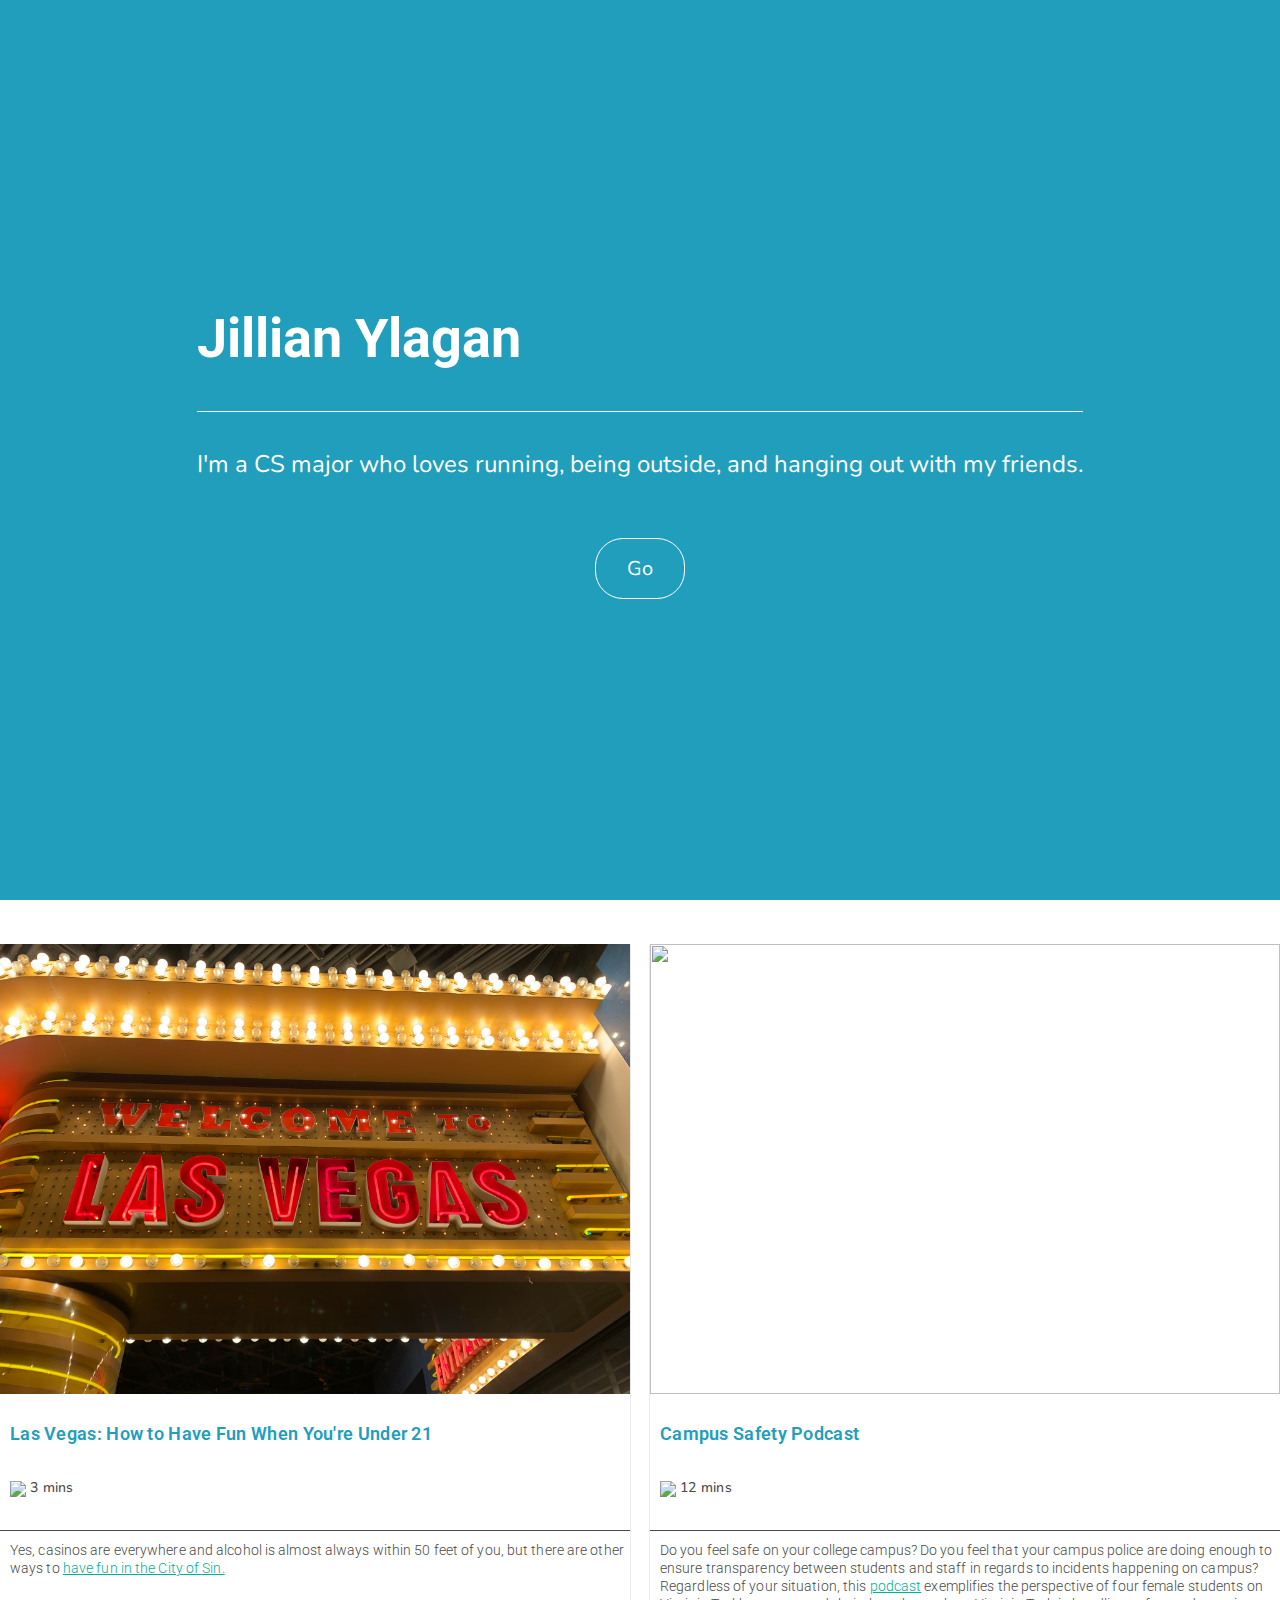
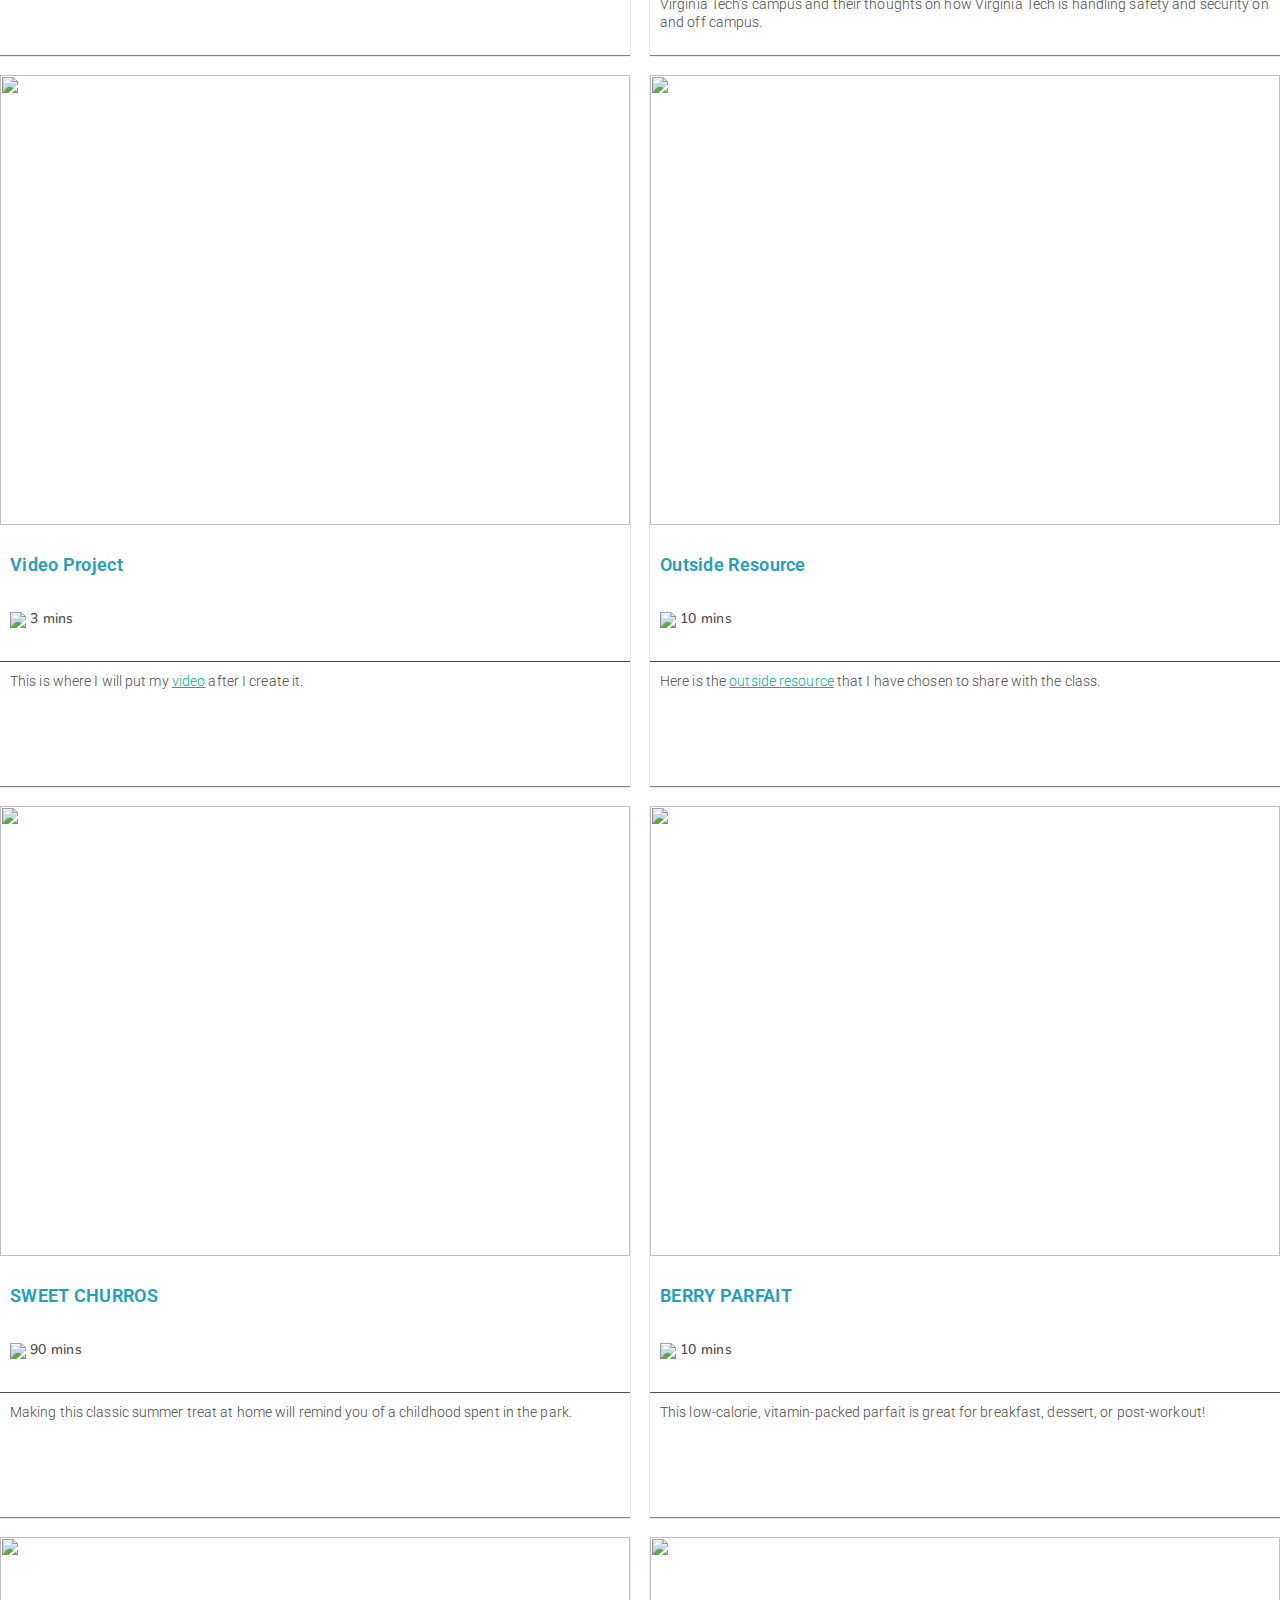
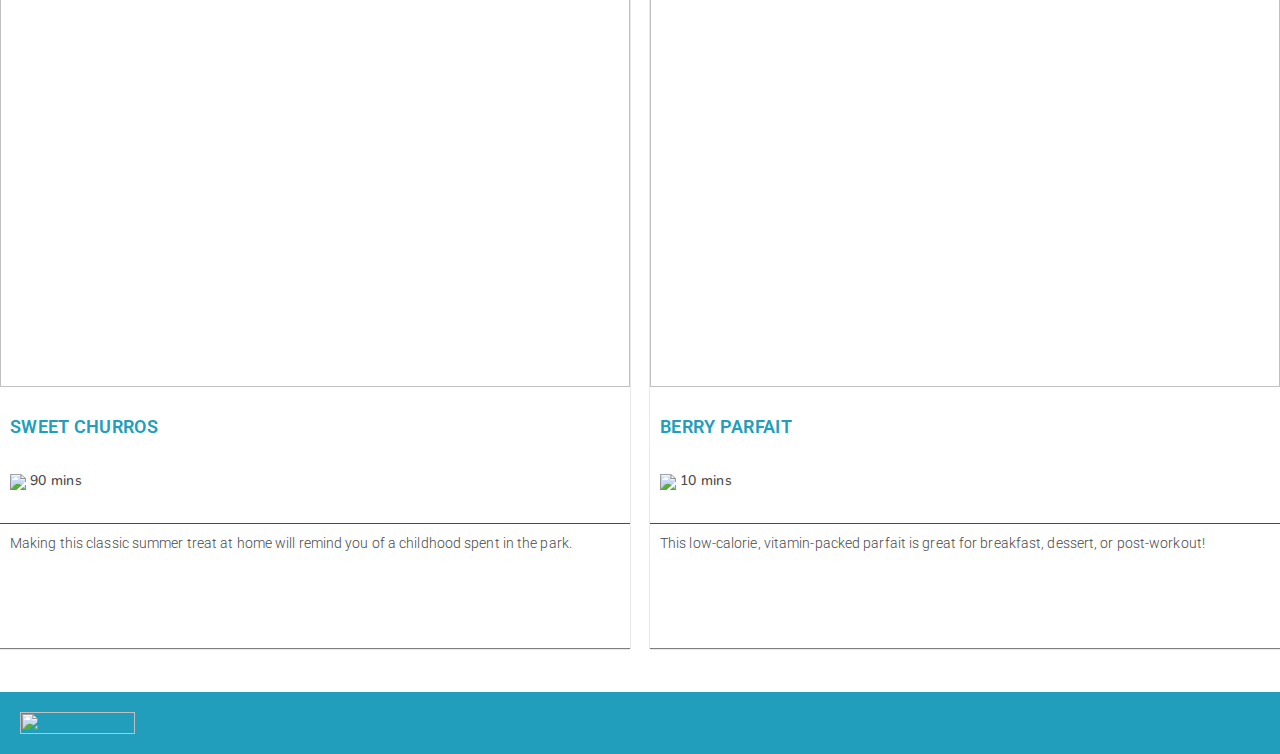
==== index.html @ 64f9c4e4 "Added image to website" ====
<!DOCTYPE html>
<html>

  <head>
    <meta charset="utf-8">
    <!-- Added viewport settings to make it work on a mobile phone.-->
    <meta name="viewport" content="width=device-width, initial-scale=1.0, maximum-scale=1.0, user-scalable=no">
    <title>Jillian Ylagan</title>
    <link rel="stylesheet" type="text/css" href="reset.css" />
    <link rel="stylesheet" type="text/css" href="css/style.css" />
    <!-- <link href="https://fonts.googleapis.com/css?family=Poppins:400,600" rel="stylesheet">
    <link href="https://fonts.googleapis.com/css?family=Work+Sans" rel="stylesheet"> -->
    <link rel="preconnect" href="https://fonts.googleapis.com">
    <link rel="preconnect" href="https://fonts.gstatic.com" crossorigin>
    <link href="https://fonts.googleapis.com/css2?family=Nunito&family=Roboto&display=swap" rel="stylesheet">
  </head>

  <body>

    <div class="container">

      <header>
        <div class="wrapper">
          <h1>Jillian Ylagan</h1>
            <p class="bio"> I'm a CS major who loves running, being outside, and hanging out with my friends.
            </p>
          <div class="buttonBox">
            <a class="myButton" href="#projects">Go</a>
          </div>
        </div>
      </header>

      <main id = "projects">
        <div class="recipe a">
          <img src="images/LV-Gold-Sign.jpg" alt="Las Vegas Gold Sign"/>
          <h2>Las Vegas: How to Have Fun When You're Under 21</h2>
          <img src="https://content.codecademy.com/courses/learn-css-grid/lesson-ii/time.svg" class="time" />
          <p class="mins">3 mins</p>
          <p class="description">Yes, casinos are everywhere and alcohol is almost always within 50 feet of you, but there are other ways to
          <a href="https://medium.com/@jylagan/las-vegas-how-to-have-fun-when-youre-under-21-eb108ac17f3d" target="_blank">
            have fun in the City of Sin.
          </a>
          </p>            
        </div>
        <div class="recipe b">
          <img src="https://content.codecademy.com/courses/learn-css-grid/lesson-ii/image-2.png" />
          <h2>Campus Safety Podcast</h2>
          <img src="https://content.codecademy.com/courses/learn-css-grid/lesson-ii/time.svg" class="time" />
          <p class="mins">12 mins</p>
          <p class="description">
            Do you feel safe on your college campus? Do you feel that your campus police are doing enough to ensure transparency between students and staff in regards 
            to incidents happening on campus? Regardless of your situation, this  
            <a href="https://soundcloud.com/jillian-780104334/campus-safety-podcast?si=2b4377b5e6044639965809255faf9802&utm_source=clipboard&utm_medium=text&utm_campaign=social_sharing" target="_blank">
              podcast</a>
            exemplifies the perspective of four female students on Virginia Tech’s campus 
            and their thoughts on how Virginia Tech is handling safety and security on and off campus.
            
          </p>
        </div>
        <div class="recipe c">
          <img src="https://content.codecademy.com/courses/learn-css-grid/lesson-ii/image-5.png" />
          <h2>Video Project</h2>
          <img src="https://content.codecademy.com/courses/learn-css-grid/lesson-ii/time.svg" class="time" />
          <p class="mins">3 mins</p>
          <p class="description">
            This is where I will put my <a href="#" target="_blank">video</a> after I create it. </p>
        </div>
        <div class="recipe d">
          <img src="https://content.codecademy.com/courses/learn-css-grid/lesson-ii/image-4.png" />
          <h2>Outside Resource</h2>
          <img src="https://content.codecademy.com/courses/learn-css-grid/lesson-ii/time.svg" class="time" />
          <p class="mins">10 mins</p>
          <p class="description">
            Here is the <a href="#" target="_blank">outside resource</a> that I have chosen to share with the class. 
          </p>
        </div>
        <div class="recipe e">
          <img src="https://content.codecademy.com/courses/learn-css-grid/lesson-ii/image-3.png" />
          <h2>SWEET CHURROS</h2>
          <img src="https://content.codecademy.com/courses/learn-css-grid/lesson-ii/time.svg" class="time" />
          <p class="mins">90 mins</p>
          <p class="description">
            Making this classic summer treat at home will remind you of a childhood spent in the park.</p>
        </div>
        <div class="recipe f">
          <img src="https://content.codecademy.com/courses/learn-css-grid/lesson-ii/image-6.png" />
          <h2>BERRY PARFAIT</h2>
          <img src="https://content.codecademy.com/courses/learn-css-grid/lesson-ii/time.svg" class="time" />
          <p class="mins">10 mins</p>
          <p class="description">
            This low-calorie, vitamin-packed parfait is great for breakfast, dessert, or post-workout!</p>
        </div>
        <div class="recipe e">
          <img src="https://content.codecademy.com/courses/learn-css-grid/lesson-ii/image-3.png" />
          <h2>SWEET CHURROS</h2>
          <img src="https://content.codecademy.com/courses/learn-css-grid/lesson-ii/time.svg" class="time" />
          <p class="mins">90 mins</p>
          <p class="description">
            Making this classic summer treat at home will remind you of a childhood spent in the park.</p>
        </div>
        <div class="recipe f">
          <img src="https://content.codecademy.com/courses/learn-css-grid/lesson-ii/image-6.png" />
          <h2>BERRY PARFAIT</h2>
          <img src="https://content.codecademy.com/courses/learn-css-grid/lesson-ii/time.svg" class="time" />
          <p class="mins">10 mins</p>
          <p class="description">
            This low-calorie, vitamin-packed parfait is great for breakfast, dessert, or post-workout!</p>
        </div>
      </main>

      <footer>
        <img src="https://content.codecademy.com/courses/learn-css-grid/lesson-ii/savory.svg" class="logo">
      </footer>

    </div>
  </body>

</html>
---- css/style.css ----
/* Set the scroll behavior to smooth so that when you click the in the header, the screen scrolls down rather than jumps */
html {
  scroll-behavior: smooth;
}

/* Set the margin to 0 to make sure the page stretches all the way to the edge of the browser window. */
body {
  margin: 0;
}

/* Removed min-width because some phones are narrower than 500px */
header, footer {
  background-color: #219ebc;
  text-align: left;
  /* min-width: 500px; */
}

header {
  font-family: Nunito;
  color: #fff;
  min-height: 100vh; /* occupies 100% of the viweport height */
  display: flex; /* helps display the content */
}

main {
  display: grid;
  grid-template-columns: repeat(auto-fill, minmax(40%, 1fr) ) ;
  grid-gap: 20px;
  margin-top: 44px;

  justify-items: center;
  justify-content: center;
  align-items: stretch;
  align-content: center;
}

main {
  display: grid;
  grid-template-columns: 1fr 1fr;
  grid-template-rows: repeat(3, 1fr);
  grid-gap: 20px;
  margin-top: 44px;
  grid-auto-rows: 1fr;
  justify-items: center;
  justify-content: center;
  align-items: stretch;
  align-content: center;
}

h1 {
  font-family: Roboto;
  font-size: calc(1em + 3vw);
  padding-bottom: .67em;
  border-bottom: 1px solid;
  line-height: 1.3;
}

h2 {
  font-family: Roboto;
  font-size: 18px;
  font-weight: 600;
  letter-spacing: 0.3px;
  text-align: left;
  color: #219ebc;
  padding: 10px 0px 10px 10px;
}

img {
  width: 100%;
  height: 50vh;
  object-fit: cover;
}

.wrapper {
  max-width: 1150px;
  margin: auto;
  padding: 50px;
  display: block;
}

.bio {
color: #ffffff;
font-size: 24px;
font-family: 'Nunito';
}

.buttonBox {
  display: flex;
  justify-content: center;
  align-content: center;
}

.myButton {
  border-radius: 28px;
  border: 1px solid #ffffff;
  cursor: pointer;
  color: #ffffff;
  font-size: 20px;
  padding: 16px 31px;
  text-decoration: none;
  margin: 1.69em auto;
}

.myButton:hover {
    background-color:#e69708;
}

.myButton:active {
    position:relative;
    top:1px;
}

.container {
  /*  min-width: 500px; */
    margin: auto;
  }

.recipe {
  box-shadow: 0 1px 1px 0 rgba(0, 0, 0, 0.5);
  width: 100%;
}

.a {

}

.c {

}

.time {
  padding-left: 10px;
  padding-top: 10px;
  width: 20px;
  height: auto;
}

.mins {
  display: inline-block;
  font-family: Nunito;
  font-size: 14px;
  font-weight: 500;
  letter-spacing: 0.3px;
  text-align: left;
  color: #4a4a4a;
  position: relative;
  bottom: 5px;
}

.description {
  font-family: Roboto;
  font-size: 14px;
  font-weight: 300;
  line-height: 1.29;
  letter-spacing: 0.1px;
  text-align: left;
  color: #4a4a4a;
  padding: 10px 0px 10px 10px;
  border-top: 1px solid #4a4a4a;
}

.logo {
  width: 115px;
  height: 21.1px;
  object-fit: contain;
  padding: 20px;
}

.container {
  min-width: 500px;
  margin: auto;
}

footer {
  margin-top: 44px;
}

a {
  color: #00b09b;
}


@media all and (max-width:700px) {
  main {
    grid-template-columns: 1fr;
  }
  img {
    height: 40vh;
  }
}
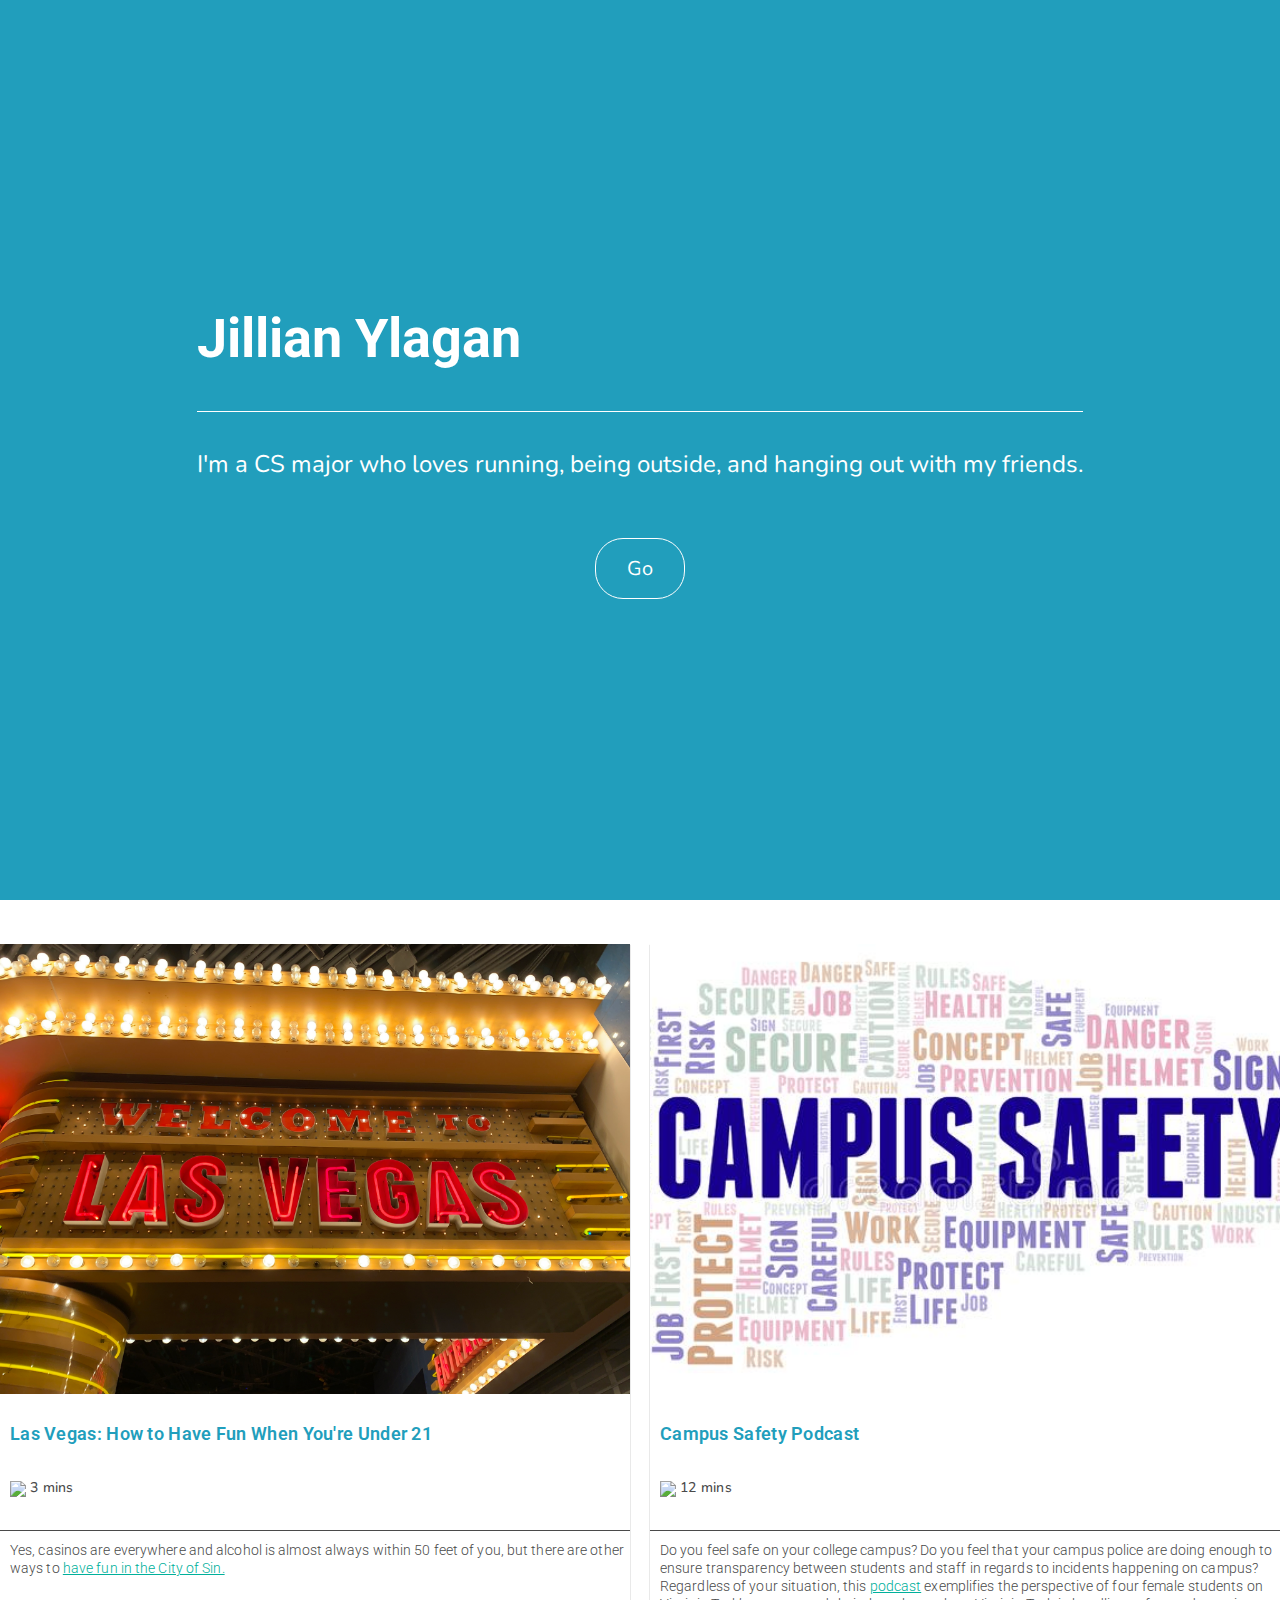
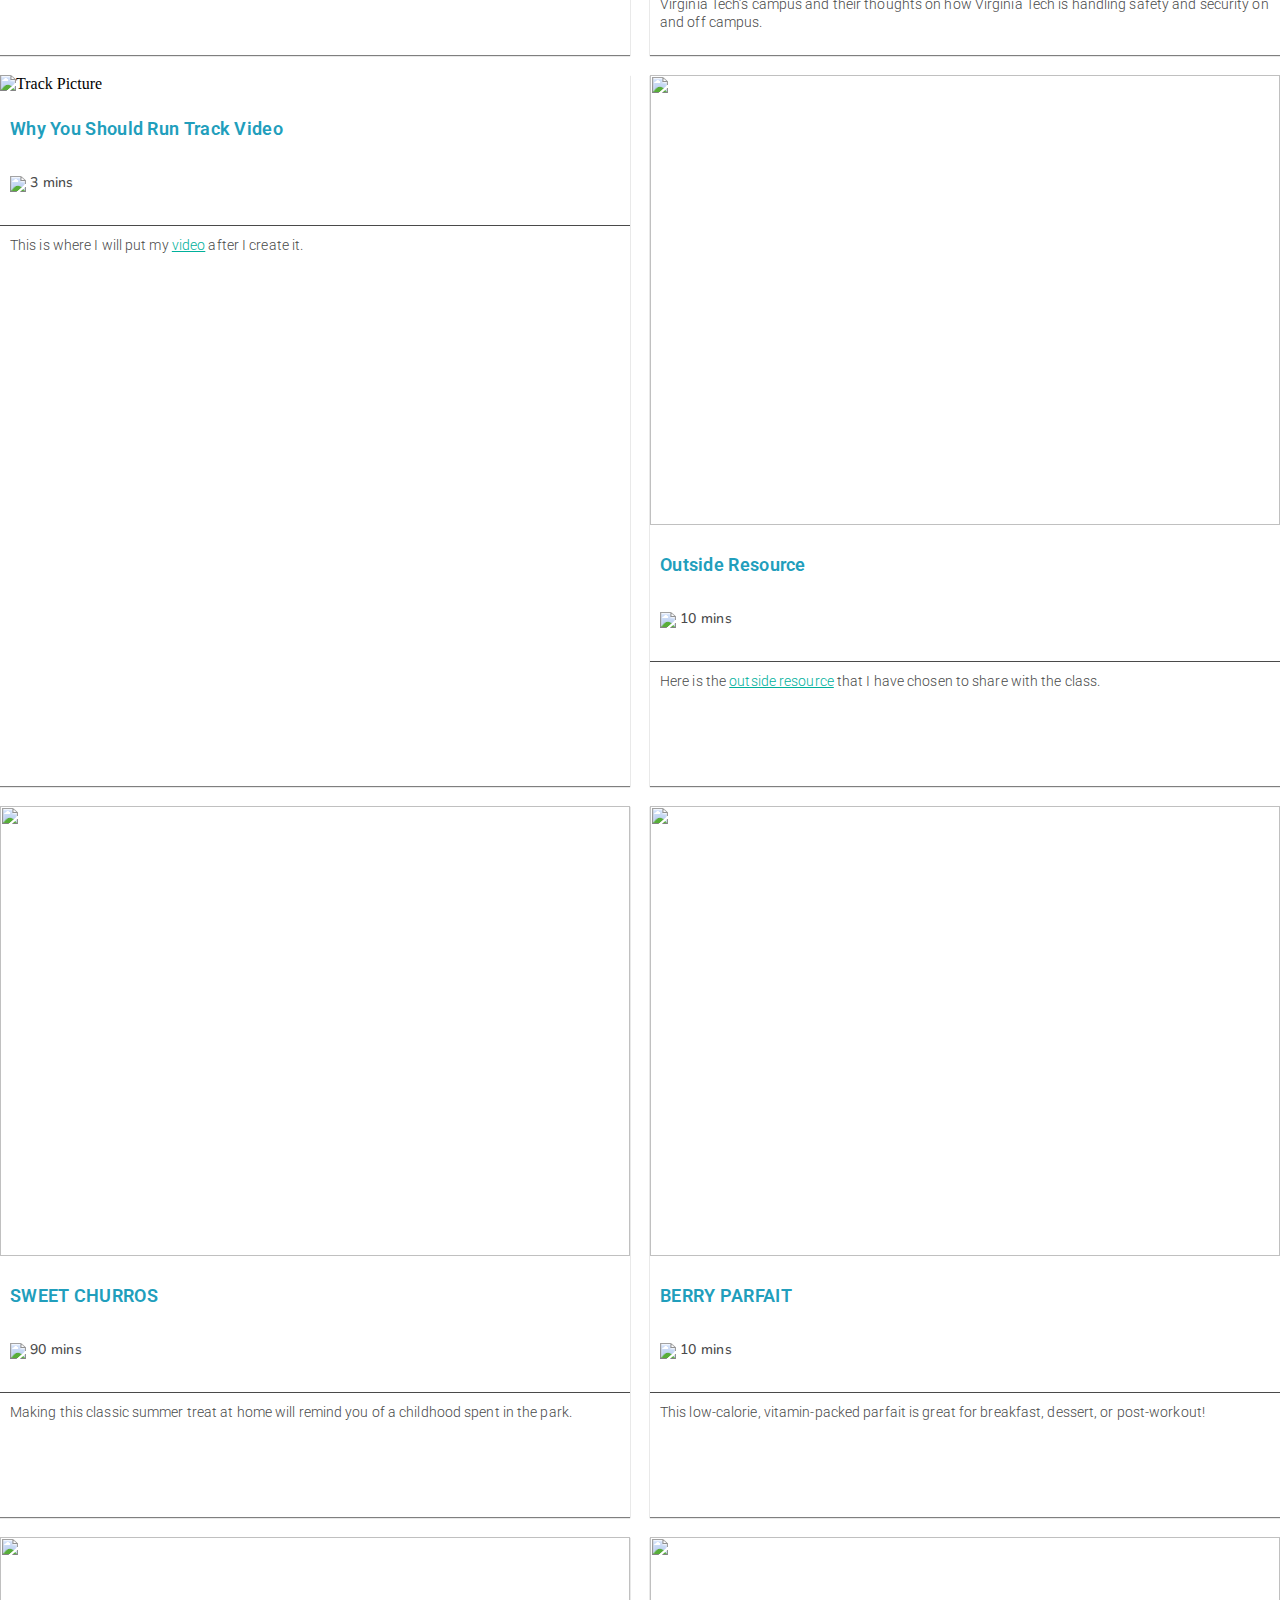
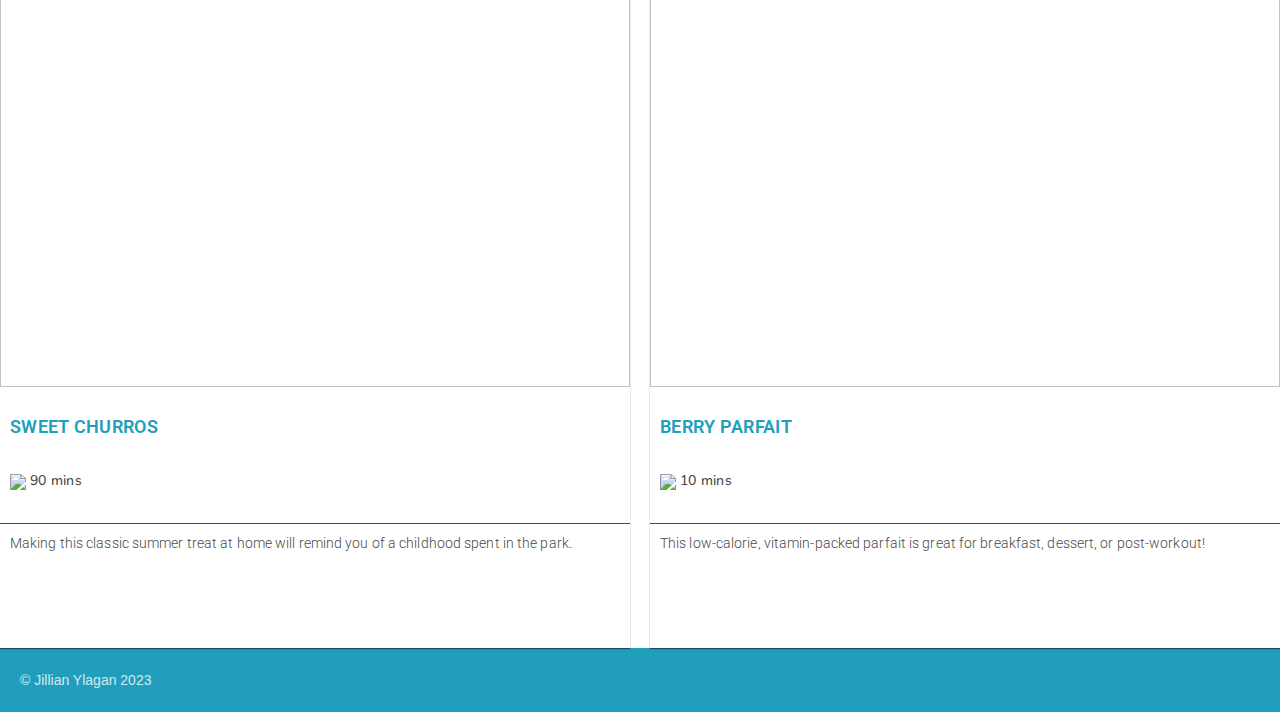
==== commit 25429e22: "Footer and Pictures" ====
--- a/index.html
+++ b/index.html
@@ -43,7 +43,7 @@
           </p>            
         </div>
         <div class="recipe b">
-          <img src="https://content.codecademy.com/courses/learn-css-grid/lesson-ii/image-2.png" />
+          <img src="images/Pic Campus Safety.jpg" alt="Campus Safety Picture" />
           <h2>Campus Safety Podcast</h2>
           <img src="https://content.codecademy.com/courses/learn-css-grid/lesson-ii/time.svg" class="time" />
           <p class="mins">12 mins</p>
@@ -58,8 +58,8 @@
           </p>
         </div>
         <div class="recipe c">
-          <img src="https://content.codecademy.com/courses/learn-css-grid/lesson-ii/image-5.png" />
-          <h2>Video Project</h2>
+          <img src="images/Track pic.jpg" alt = "Track Picture" />
+          <h2>Why You Should Run Track Video</h2>
           <img src="https://content.codecademy.com/courses/learn-css-grid/lesson-ii/time.svg" class="time" />
           <p class="mins">3 mins</p>
           <p class="description">
@@ -109,7 +109,9 @@
       </main>
 
       <footer>
-        <img src="https://content.codecademy.com/courses/learn-css-grid/lesson-ii/savory.svg" class="logo">
+        <div>
+          <p class="copyright">© Jillian Ylagan 2023</p>
+        </div>
       </footer>
 
     </div>
--- a/css/style.css
+++ b/css/style.css
@@ -171,8 +171,14 @@
   margin: auto;
 }
 
-footer {
-  margin-top: 44px;
+footer div{
+  height: 100%;
+  font-family: 'Raleway', sans-serif;
+  font-size: 14px;
+  display: flex;
+  align-content: center;
+  padding: 10px 20px;
+  color: rgba(255, 255, 255, 0.8);
 }
 
 a {
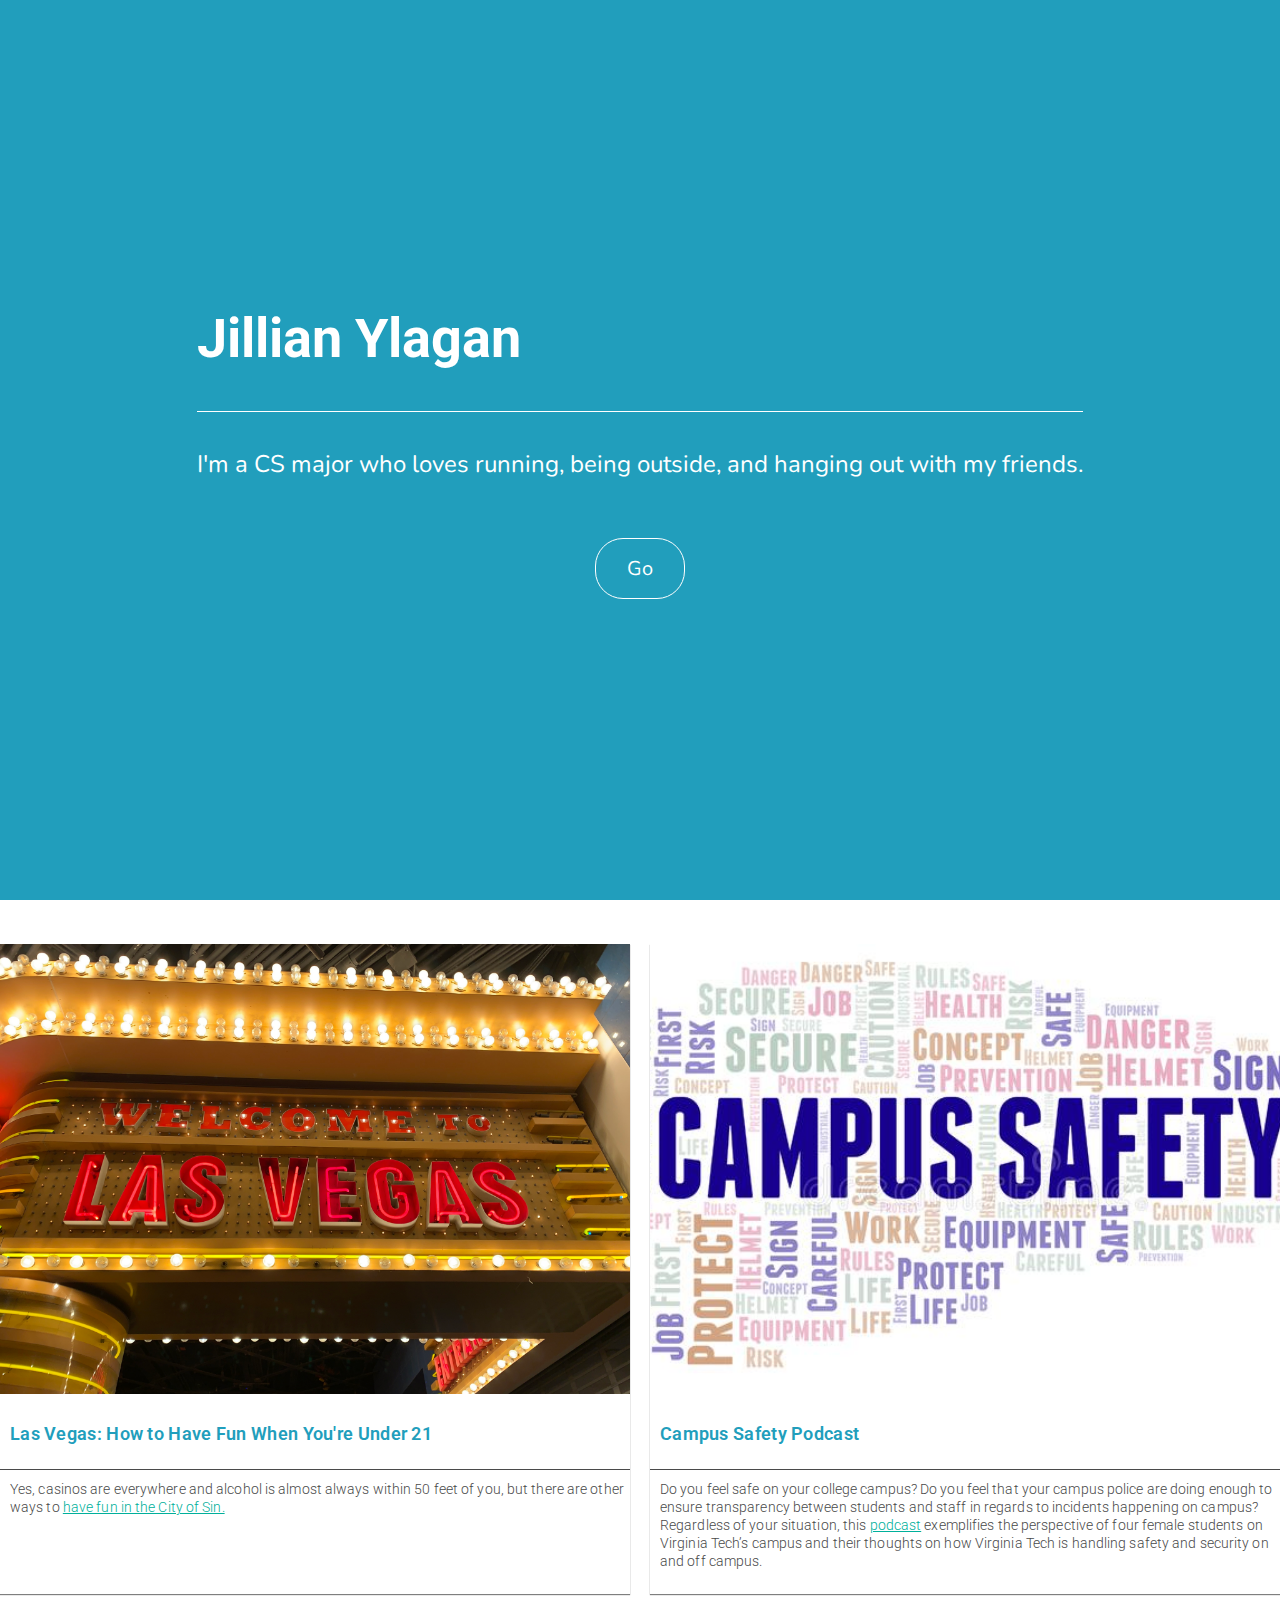
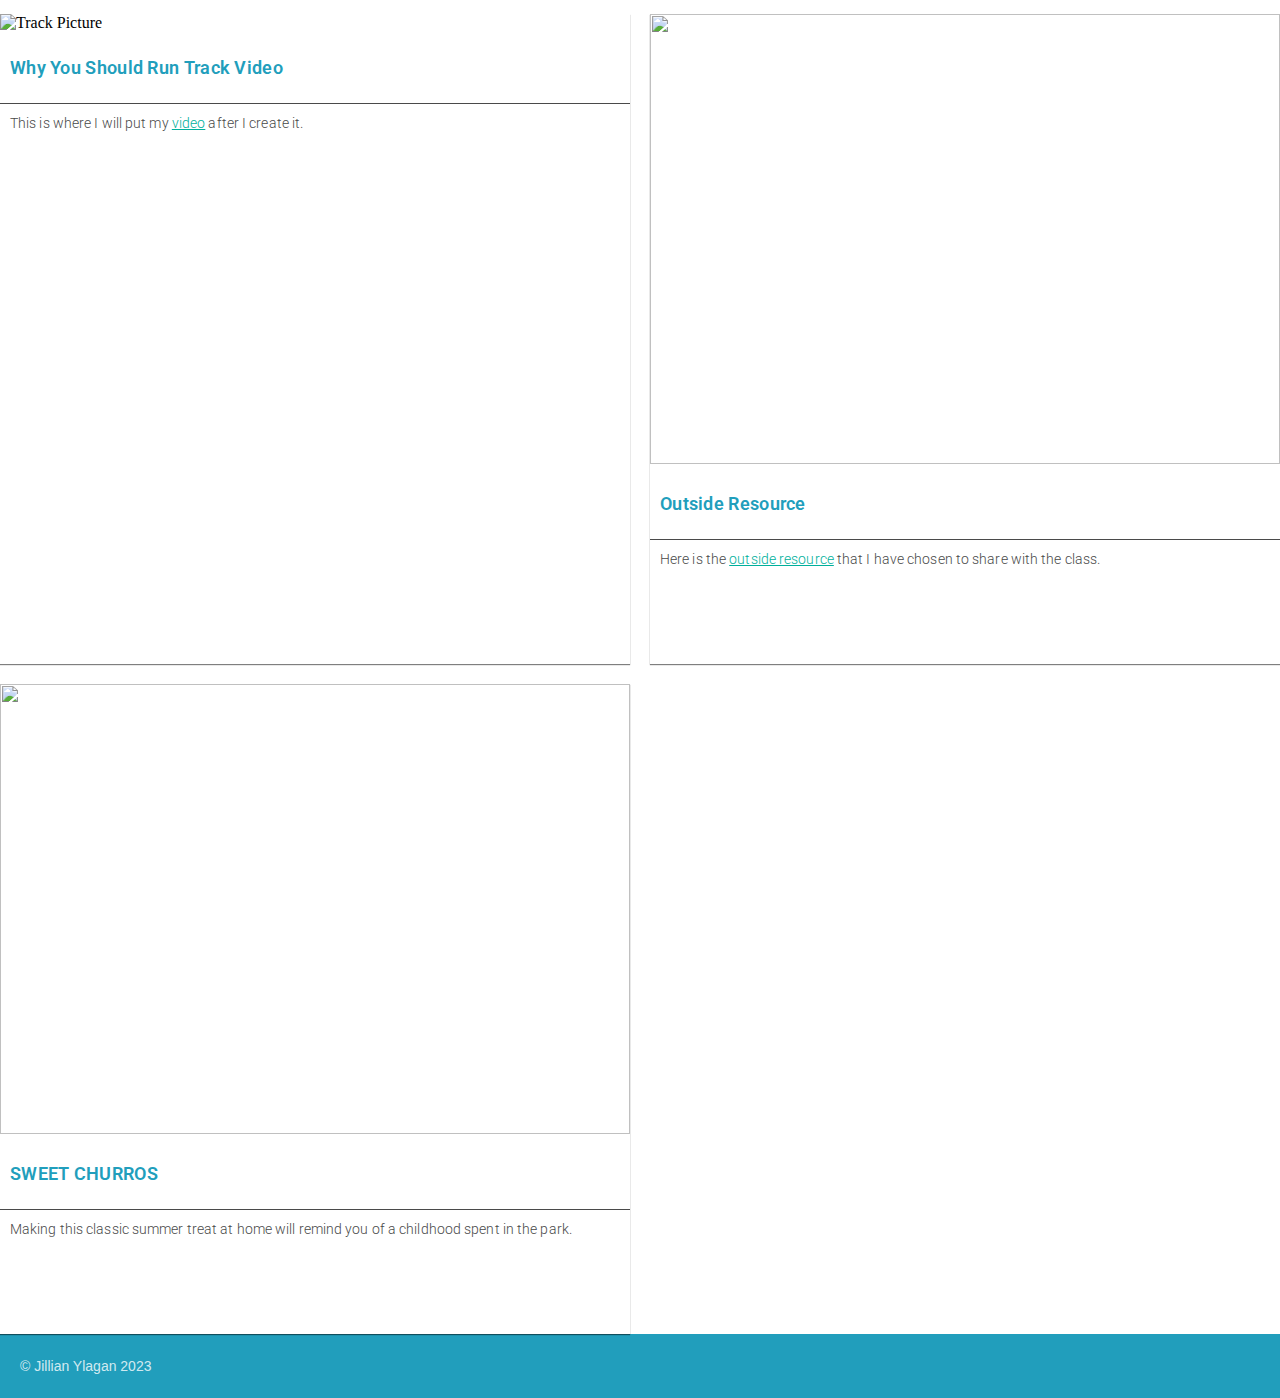
==== commit 3c6e375a: "Website Clean Up" ====
--- a/index.html
+++ b/index.html
@@ -31,22 +31,18 @@
       </header>
 
       <main id = "projects">
-        <div class="recipe a">
+        <div class="project">
           <img src="images/LV-Gold-Sign.jpg" alt="Las Vegas Gold Sign"/>
           <h2>Las Vegas: How to Have Fun When You're Under 21</h2>
-          <img src="https://content.codecademy.com/courses/learn-css-grid/lesson-ii/time.svg" class="time" />
-          <p class="mins">3 mins</p>
           <p class="description">Yes, casinos are everywhere and alcohol is almost always within 50 feet of you, but there are other ways to
           <a href="https://medium.com/@jylagan/las-vegas-how-to-have-fun-when-youre-under-21-eb108ac17f3d" target="_blank">
             have fun in the City of Sin.
           </a>
           </p>            
         </div>
-        <div class="recipe b">
+        <div class="project">
           <img src="images/Pic Campus Safety.jpg" alt="Campus Safety Picture" />
           <h2>Campus Safety Podcast</h2>
-          <img src="https://content.codecademy.com/courses/learn-css-grid/lesson-ii/time.svg" class="time" />
-          <p class="mins">12 mins</p>
           <p class="description">
             Do you feel safe on your college campus? Do you feel that your campus police are doing enough to ensure transparency between students and staff in regards 
             to incidents happening on campus? Regardless of your situation, this  
@@ -54,57 +50,26 @@
               podcast</a>
             exemplifies the perspective of four female students on Virginia Tech’s campus 
             and their thoughts on how Virginia Tech is handling safety and security on and off campus.
-            
           </p>
         </div>
-        <div class="recipe c">
+        <div class="project">
           <img src="images/Track pic.jpg" alt = "Track Picture" />
           <h2>Why You Should Run Track Video</h2>
-          <img src="https://content.codecademy.com/courses/learn-css-grid/lesson-ii/time.svg" class="time" />
-          <p class="mins">3 mins</p>
           <p class="description">
             This is where I will put my <a href="#" target="_blank">video</a> after I create it. </p>
         </div>
-        <div class="recipe d">
+        <div class="project">
           <img src="https://content.codecademy.com/courses/learn-css-grid/lesson-ii/image-4.png" />
           <h2>Outside Resource</h2>
-          <img src="https://content.codecademy.com/courses/learn-css-grid/lesson-ii/time.svg" class="time" />
-          <p class="mins">10 mins</p>
           <p class="description">
             Here is the <a href="#" target="_blank">outside resource</a> that I have chosen to share with the class. 
           </p>
         </div>
-        <div class="recipe e">
+        <div class="project">
           <img src="https://content.codecademy.com/courses/learn-css-grid/lesson-ii/image-3.png" />
           <h2>SWEET CHURROS</h2>
-          <img src="https://content.codecademy.com/courses/learn-css-grid/lesson-ii/time.svg" class="time" />
-          <p class="mins">90 mins</p>
           <p class="description">
             Making this classic summer treat at home will remind you of a childhood spent in the park.</p>
-        </div>
-        <div class="recipe f">
-          <img src="https://content.codecademy.com/courses/learn-css-grid/lesson-ii/image-6.png" />
-          <h2>BERRY PARFAIT</h2>
-          <img src="https://content.codecademy.com/courses/learn-css-grid/lesson-ii/time.svg" class="time" />
-          <p class="mins">10 mins</p>
-          <p class="description">
-            This low-calorie, vitamin-packed parfait is great for breakfast, dessert, or post-workout!</p>
-        </div>
-        <div class="recipe e">
-          <img src="https://content.codecademy.com/courses/learn-css-grid/lesson-ii/image-3.png" />
-          <h2>SWEET CHURROS</h2>
-          <img src="https://content.codecademy.com/courses/learn-css-grid/lesson-ii/time.svg" class="time" />
-          <p class="mins">90 mins</p>
-          <p class="description">
-            Making this classic summer treat at home will remind you of a childhood spent in the park.</p>
-        </div>
-        <div class="recipe f">
-          <img src="https://content.codecademy.com/courses/learn-css-grid/lesson-ii/image-6.png" />
-          <h2>BERRY PARFAIT</h2>
-          <img src="https://content.codecademy.com/courses/learn-css-grid/lesson-ii/time.svg" class="time" />
-          <p class="mins">10 mins</p>
-          <p class="description">
-            This low-calorie, vitamin-packed parfait is great for breakfast, dessert, or post-workout!</p>
         </div>
       </main>
 
--- a/css/style.css
+++ b/css/style.css
@@ -115,36 +115,9 @@
     margin: auto;
   }
 
-.recipe {
+.project {
   box-shadow: 0 1px 1px 0 rgba(0, 0, 0, 0.5);
   width: 100%;
-}
-
-.a {
-
-}
-
-.c {
-
-}
-
-.time {
-  padding-left: 10px;
-  padding-top: 10px;
-  width: 20px;
-  height: auto;
-}
-
-.mins {
-  display: inline-block;
-  font-family: Nunito;
-  font-size: 14px;
-  font-weight: 500;
-  letter-spacing: 0.3px;
-  text-align: left;
-  color: #4a4a4a;
-  position: relative;
-  bottom: 5px;
 }
 
 .description {
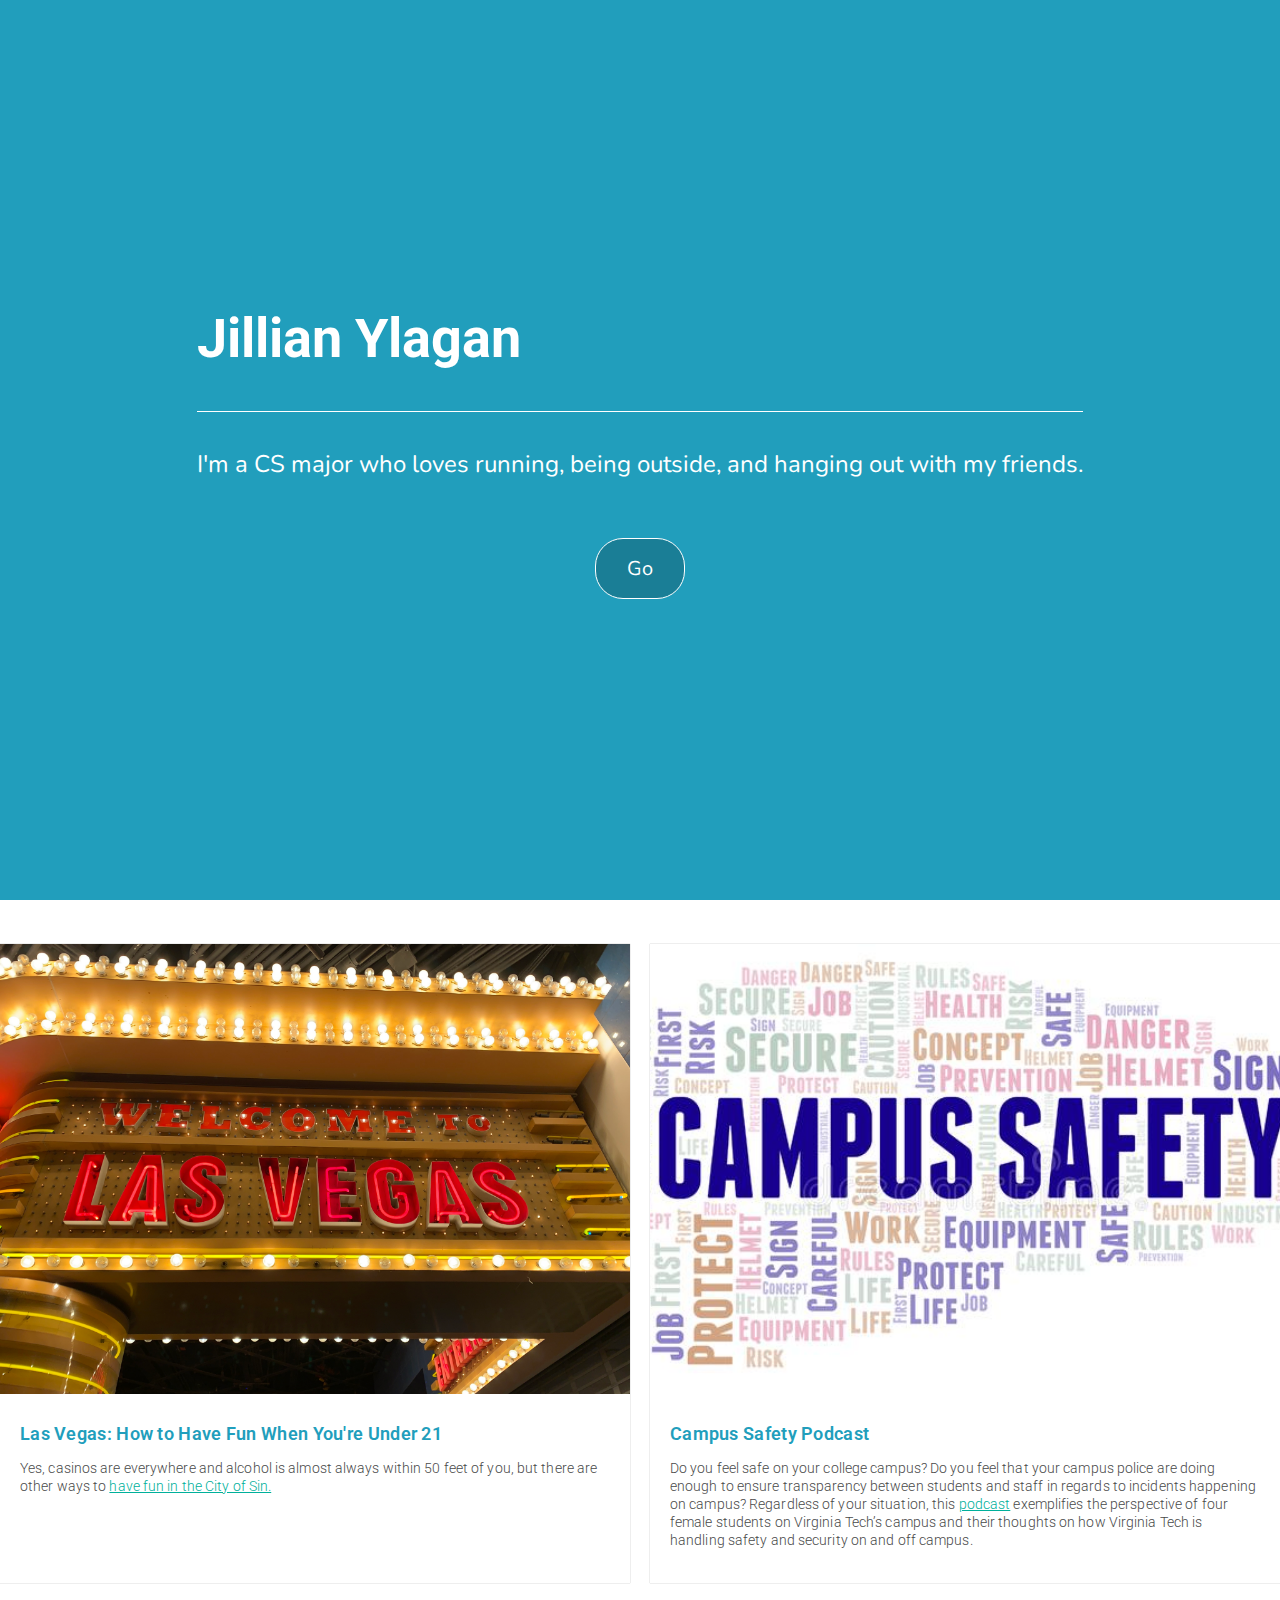
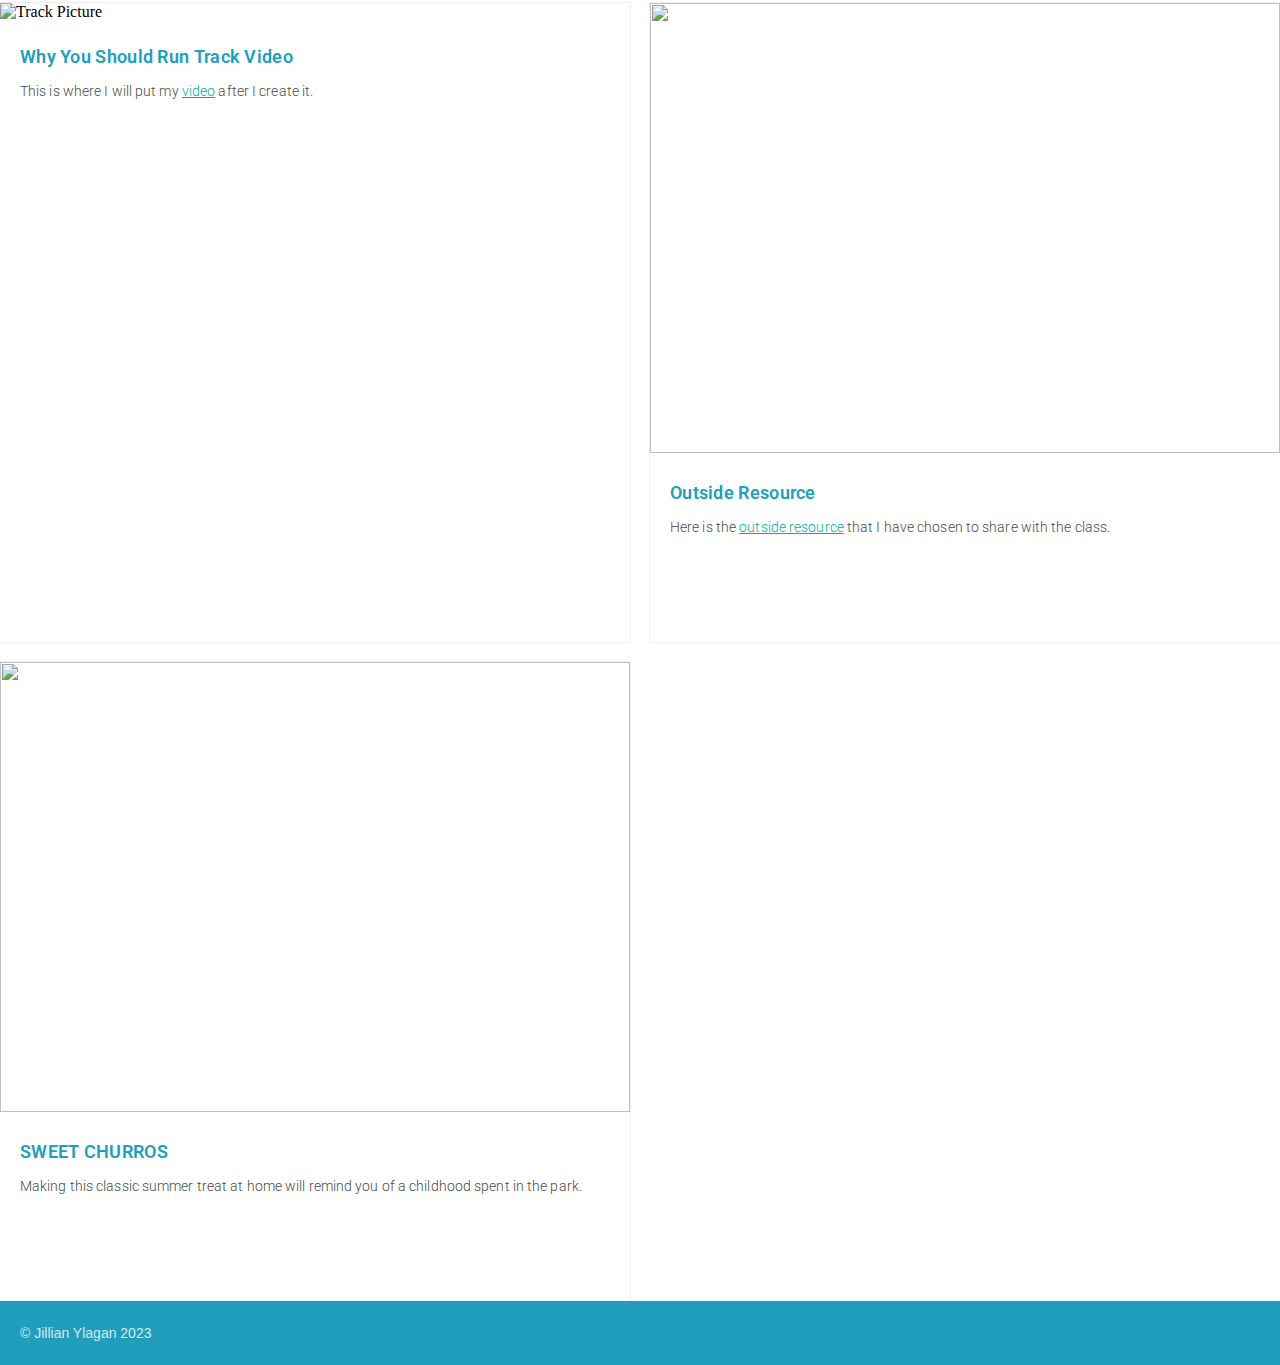
==== commit 600134f5: "Changed the padding and colors" ====
--- a/index.html
+++ b/index.html
@@ -6,7 +6,6 @@
     <!-- Added viewport settings to make it work on a mobile phone.-->
     <meta name="viewport" content="width=device-width, initial-scale=1.0, maximum-scale=1.0, user-scalable=no">
     <title>Jillian Ylagan</title>
-    <link rel="stylesheet" type="text/css" href="reset.css" />
     <link rel="stylesheet" type="text/css" href="css/style.css" />
     <!-- <link href="https://fonts.googleapis.com/css?family=Poppins:400,600" rel="stylesheet">
     <link href="https://fonts.googleapis.com/css?family=Work+Sans" rel="stylesheet"> -->
--- a/css/style.css
+++ b/css/style.css
@@ -62,7 +62,7 @@
   letter-spacing: 0.3px;
   text-align: left;
   color: #219ebc;
-  padding: 10px 0px 10px 10px;
+  padding: 10px 20px 0 20px; 
 }
 
 img {
@@ -99,10 +99,12 @@
   padding: 16px 31px;
   text-decoration: none;
   margin: 1.69em auto;
+  background-color: rgba(0,0,0,.2);
 }
 
 .myButton:hover {
-    background-color:#e69708;
+  background-color: #ffffff;
+  color: #219ebc;
 }
 
 .myButton:active {
@@ -116,7 +118,7 @@
   }
 
 .project {
-  box-shadow: 0 1px 1px 0 rgba(0, 0, 0, 0.5);
+  box-shadow: 0 0px 1px 0 rgb(0 0 0 / 40%);  
   width: 100%;
 }
 
@@ -128,15 +130,7 @@
   letter-spacing: 0.1px;
   text-align: left;
   color: #4a4a4a;
-  padding: 10px 0px 10px 10px;
-  border-top: 1px solid #4a4a4a;
-}
-
-.logo {
-  width: 115px;
-  height: 21.1px;
-  object-fit: contain;
-  padding: 20px;
+  padding: 0 20px 20px 20px;  
 }
 
 .container {
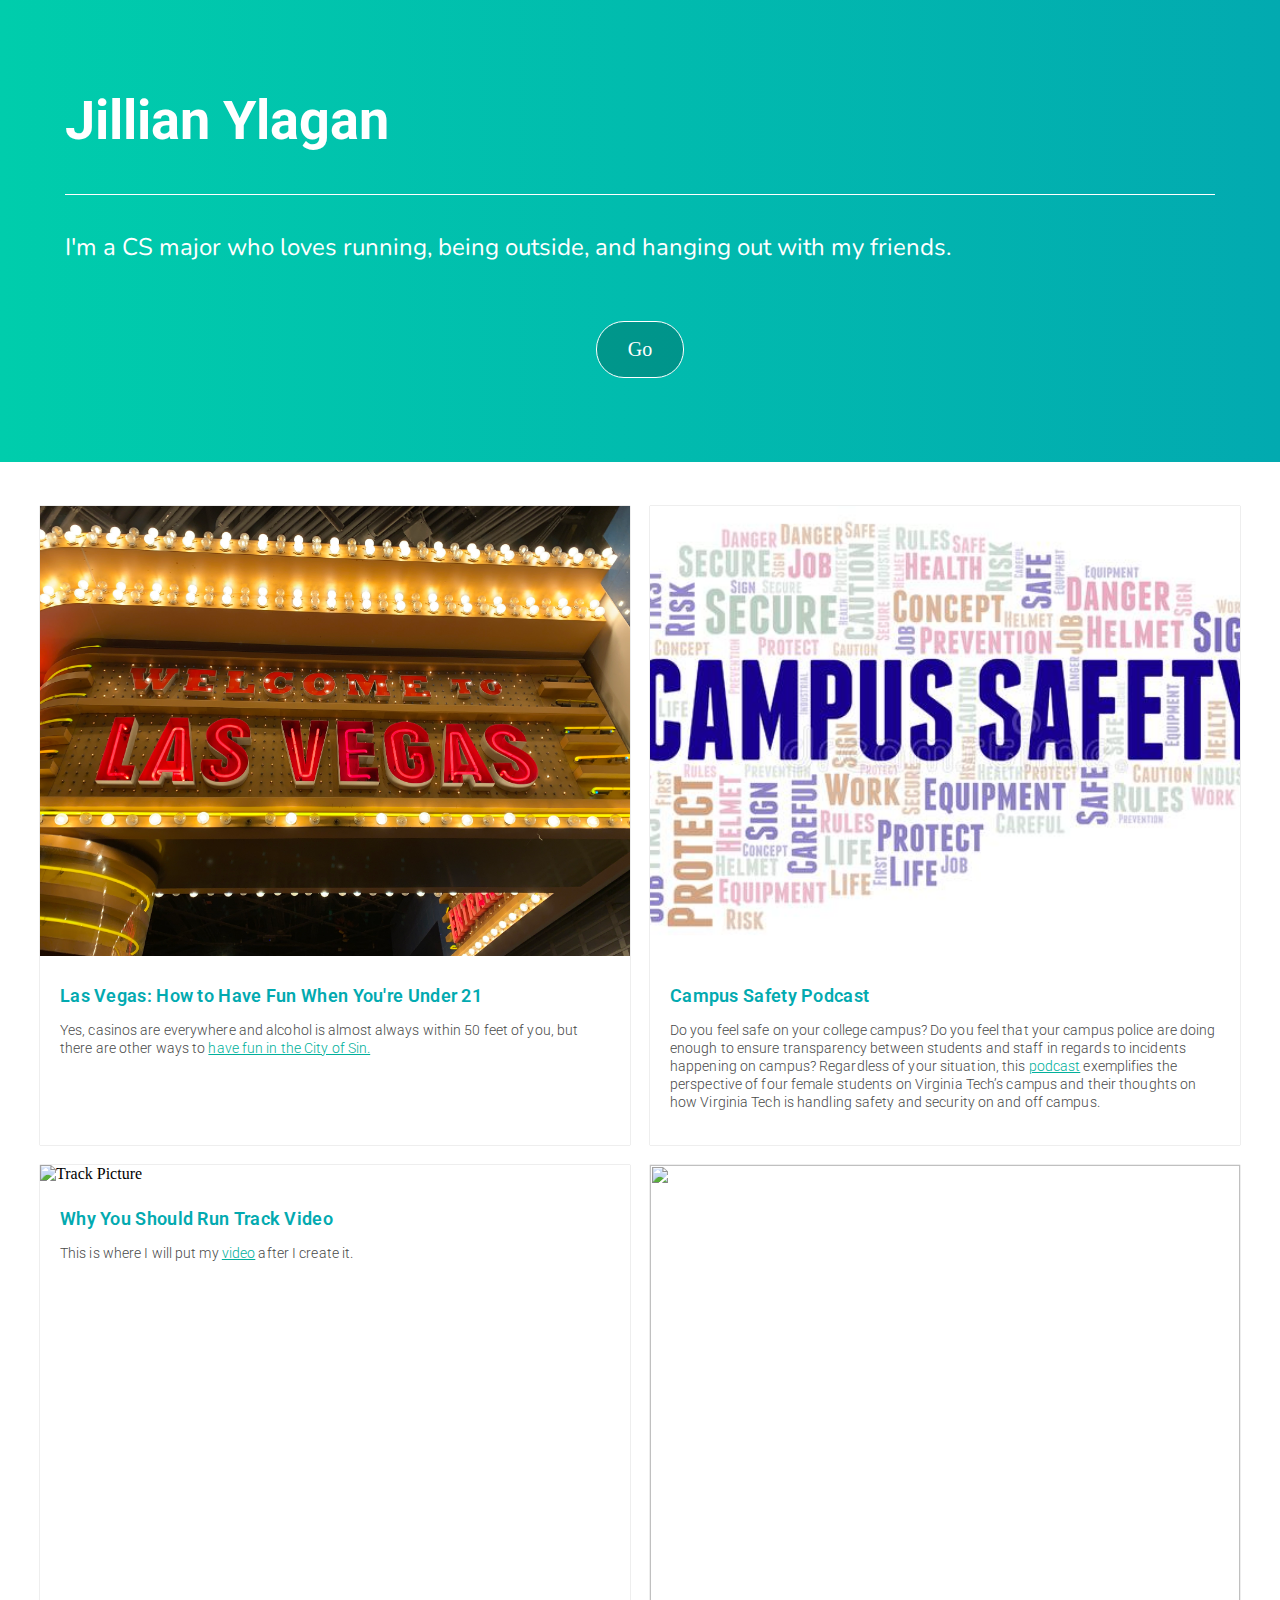
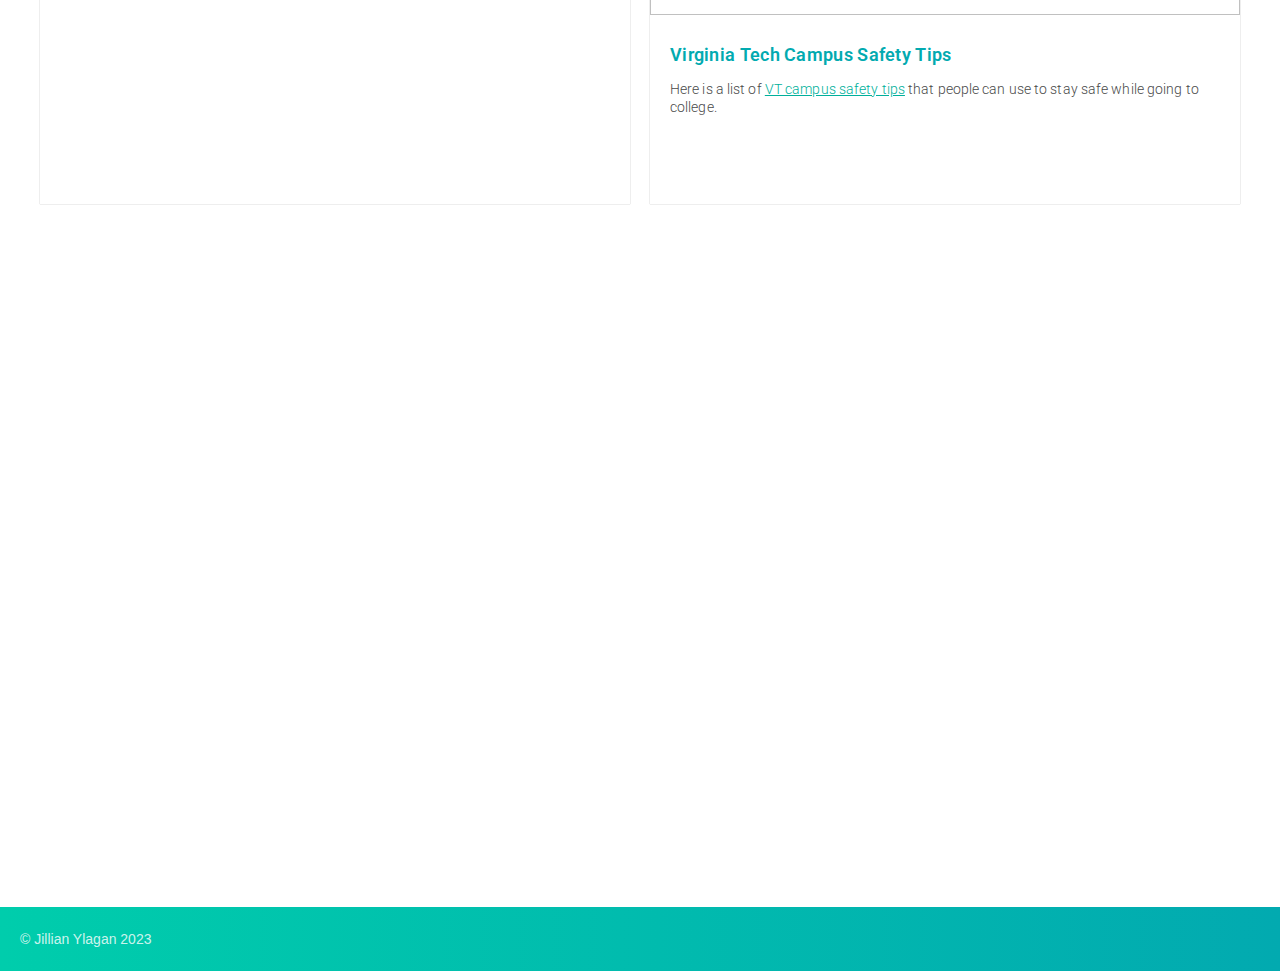
==== commit 38eefeae: "Outside Resource" ====
--- a/index.html
+++ b/index.html
@@ -59,16 +59,10 @@
         </div>
         <div class="project">
           <img src="https://content.codecademy.com/courses/learn-css-grid/lesson-ii/image-4.png" />
-          <h2>Outside Resource</h2>
+          <h2>Virginia Tech Campus Safety Tips</h2>
           <p class="description">
-            Here is the <a href="#" target="_blank">outside resource</a> that I have chosen to share with the class. 
+            Here is a list of <a href="https://police.vt.edu/safety-security/safety-tips.html" target="_blank">VT campus safety tips</a> that people can use to stay safe while going to college. 
           </p>
-        </div>
-        <div class="project">
-          <img src="https://content.codecademy.com/courses/learn-css-grid/lesson-ii/image-3.png" />
-          <h2>SWEET CHURROS</h2>
-          <p class="description">
-            Making this classic summer treat at home will remind you of a childhood spent in the park.</p>
         </div>
       </main>
 
--- a/css/style.css
+++ b/css/style.css
@@ -10,23 +10,33 @@
 
 /* Removed min-width because some phones are narrower than 500px */
 header, footer {
-  background-color: #219ebc;
+  /* background-color: #219ebc; */
   text-align: left;
   /* min-width: 500px; */
+
+  background: #02AAB0;  /* fallback for old browsers */
+  background: -webkit-linear-gradient(to right, #00CDAC, #02AAB0);  /* Chrome 10-25, Safari 5.1-6 */
+  background: linear-gradient(to right, #00CDAC, #02AAB0); /* W3C, IE 10+/ Edge, Firefox 16+, Chrome 26+, Opera 12+, Safari 7+ */
 }
 
 header {
-  font-family: Nunito;
+  /* font-family: Nunito;
   color: #fff;
-  min-height: 100vh; /* occupies 100% of the viweport height */
-  display: flex; /* helps display the content */
+  min-height: 100vh; /* occupies 100% of the viweport height 
+  display: flex; helps display the content */
+
+  background: #02AAB0;  /* fallback for old browsers */
+  background: -webkit-linear-gradient(to right, #00CDAC, #02AAB0);  /* Chrome 10-25, Safari 5.1-6 */
+  background: linear-gradient(to right, #00CDAC, #02AAB0); /* W3C, IE 10+/ Edge, Firefox 16+, Chrome 26+, Opera 12+, Safari 7+ */
+
 }
 
 main {
   display: grid;
   grid-template-columns: repeat(auto-fill, minmax(40%, 1fr) ) ;
   grid-gap: 20px;
-  margin-top: 44px;
+  /* margin-top: 44px; */
+  margin: 44px 40px;
 
   justify-items: center;
   justify-content: center;
@@ -48,6 +58,7 @@
 }
 
 h1 {
+  color: white;
   font-family: Roboto;
   font-size: calc(1em + 3vw);
   padding-bottom: .67em;
@@ -61,7 +72,7 @@
   font-weight: 600;
   letter-spacing: 0.3px;
   text-align: left;
-  color: #219ebc;
+  color: #02AAB0;
   padding: 10px 20px 0 20px; 
 }
 
@@ -156,8 +167,12 @@
 @media all and (max-width:700px) {
   main {
     grid-template-columns: 1fr;
+    margin: 44px auto;
   }
   img {
-    height: 40vh;
+    height: 25vh;
+  }
+  .description {
+    font-size: 18px;
   }
 }
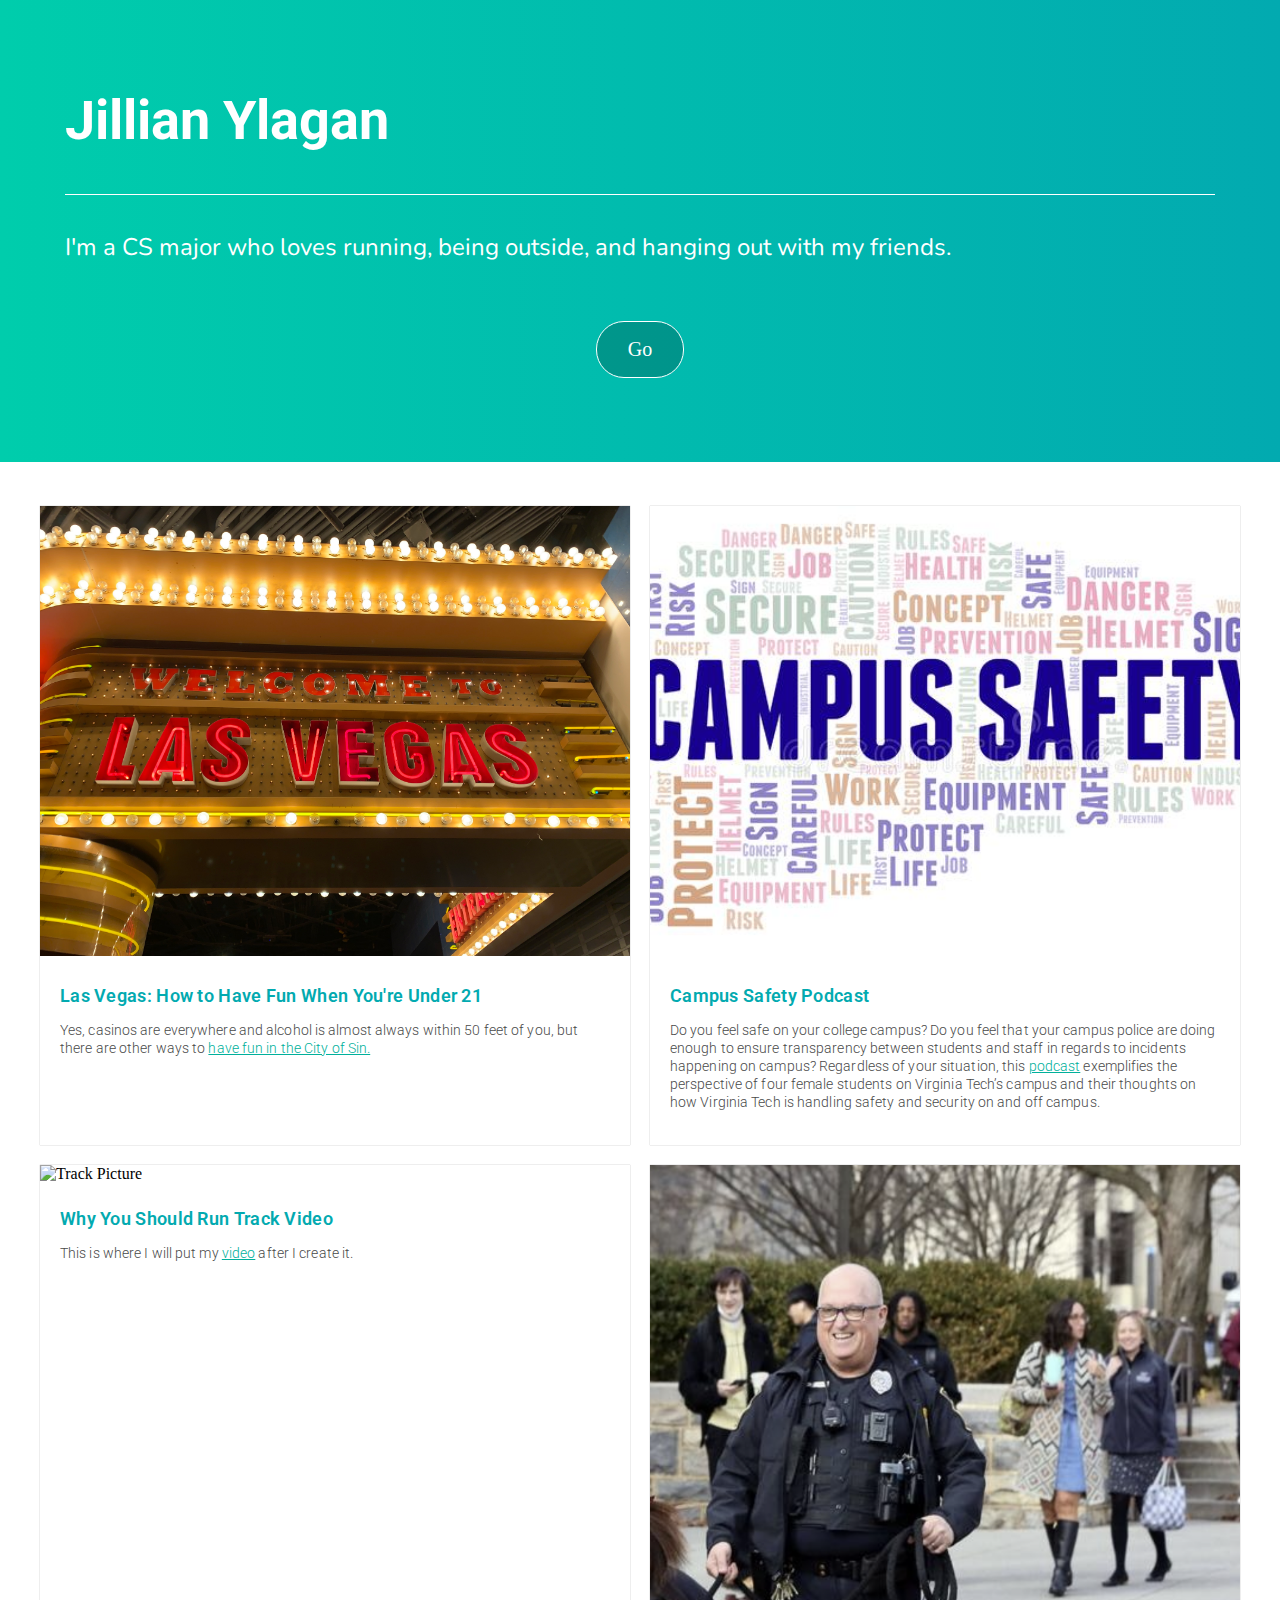
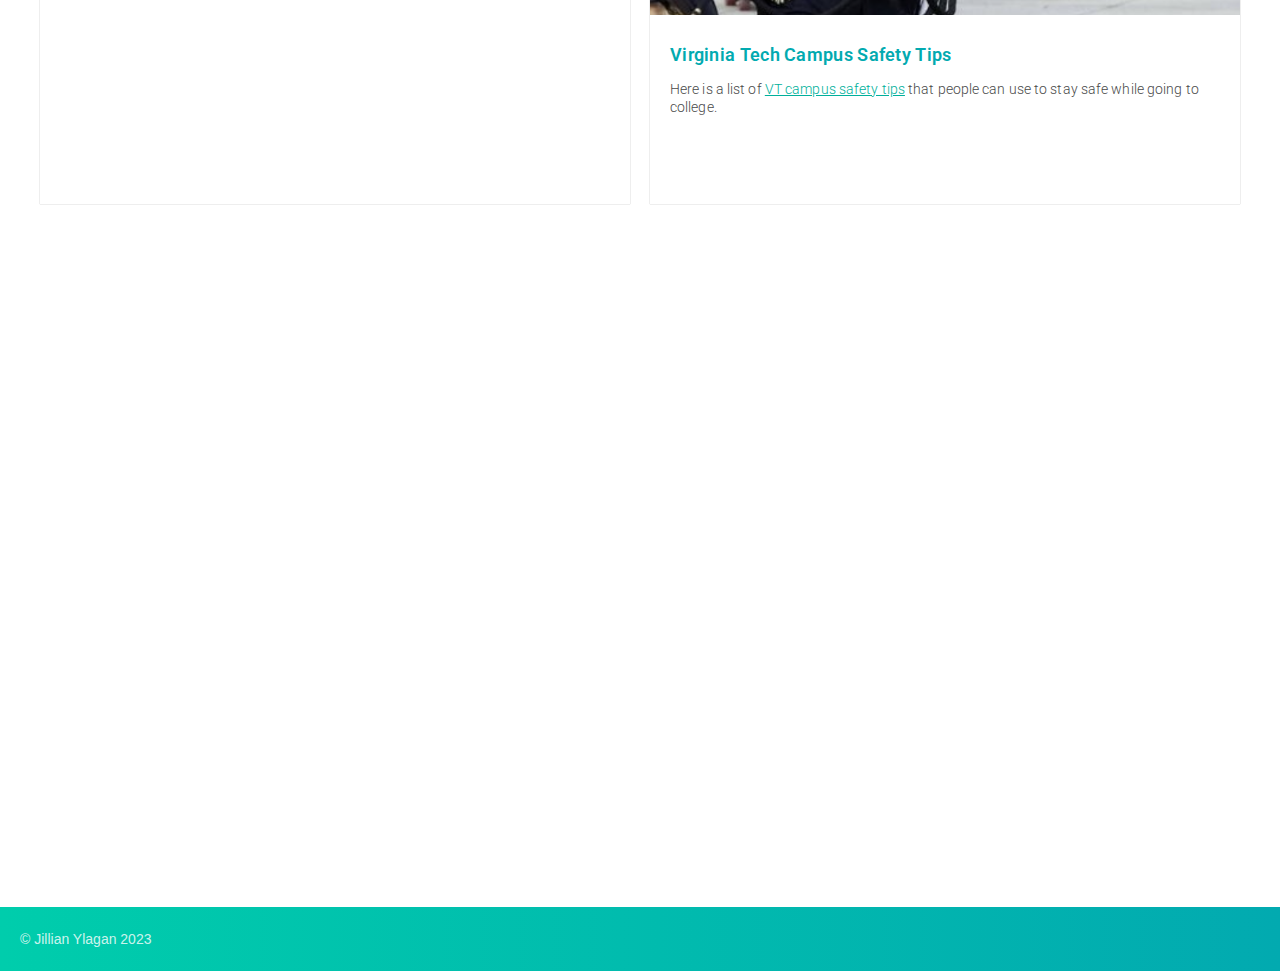
==== commit bbb1d101: "Outside Resource Picture" ====
--- a/index.html
+++ b/index.html
@@ -58,7 +58,7 @@
             This is where I will put my <a href="#" target="_blank">video</a> after I create it. </p>
         </div>
         <div class="project">
-          <img src="https://content.codecademy.com/courses/learn-css-grid/lesson-ii/image-4.png" />
+          <img src="images/Police2_VT.png" />
           <h2>Virginia Tech Campus Safety Tips</h2>
           <p class="description">
             Here is a list of <a href="https://police.vt.edu/safety-security/safety-tips.html" target="_blank">VT campus safety tips</a> that people can use to stay safe while going to college. 
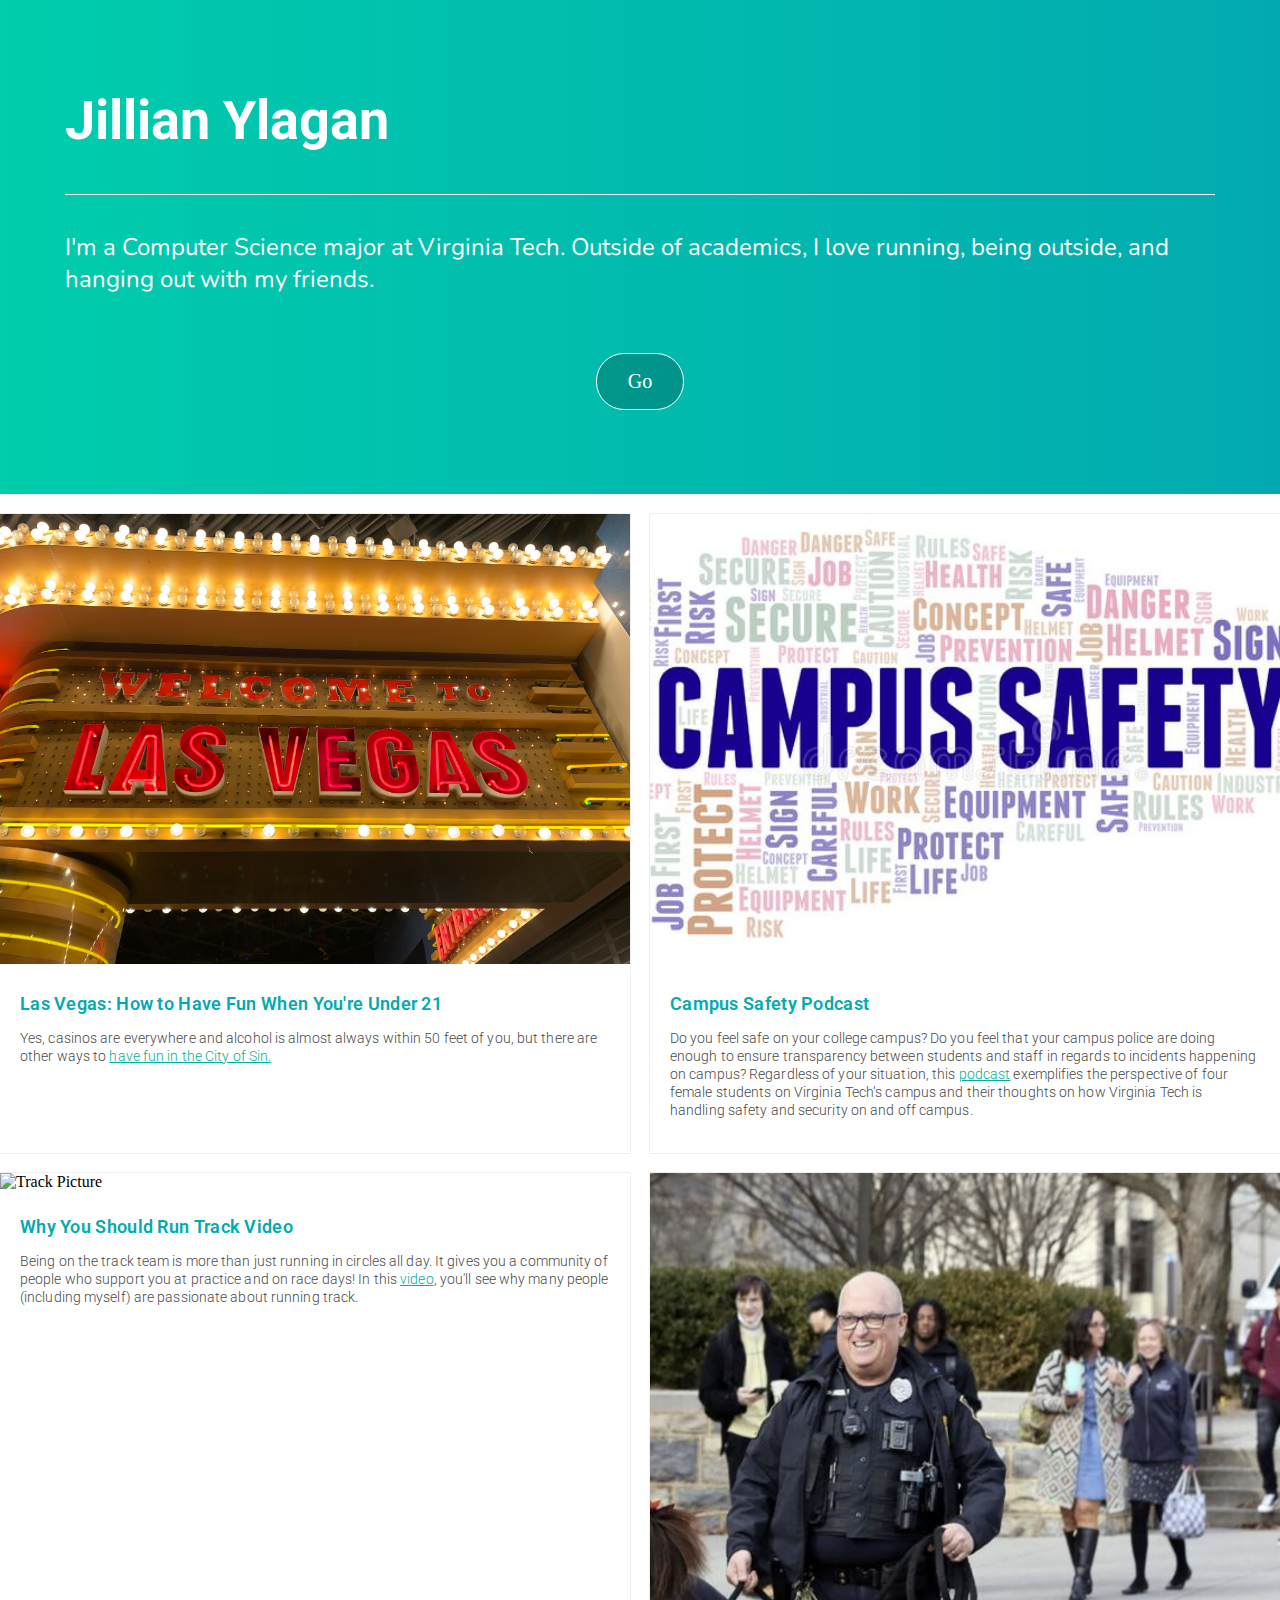
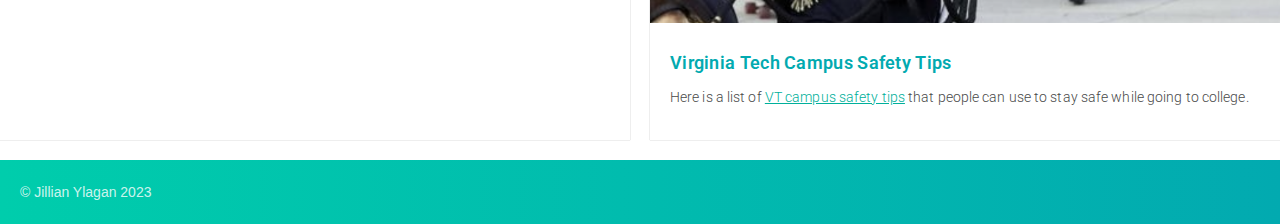
==== commit 4bd8c659: "Final Changes" ====
--- a/index.html
+++ b/index.html
@@ -21,7 +21,7 @@
       <header>
         <div class="wrapper">
           <h1>Jillian Ylagan</h1>
-            <p class="bio"> I'm a CS major who loves running, being outside, and hanging out with my friends.
+            <p class="bio"> I'm a Computer Science major at Virginia Tech. Outside of academics, I love running, being outside, and hanging out with my friends.
             </p>
           <div class="buttonBox">
             <a class="myButton" href="#projects">Go</a>
@@ -55,7 +55,8 @@
           <img src="images/Track pic.jpg" alt = "Track Picture" />
           <h2>Why You Should Run Track Video</h2>
           <p class="description">
-            This is where I will put my <a href="#" target="_blank">video</a> after I create it. </p>
+            Being on the track team is more than just running in circles all day. It gives you a community of people who support you at practice and on race days! 
+            In this <a href="https://www.youtube.com/watch?v=dNnXJXzBShA&ab_channel=JillianYlagan" target="_blank">video</a>, you'll see why many people (including myself) are passionate about running track. </p>
         </div>
         <div class="project">
           <img src="images/Police2_VT.png" />
--- a/css/style.css
+++ b/css/style.css
@@ -31,26 +31,29 @@
 
 }
 
-main {
+/* main {
   display: grid;
   grid-template-columns: repeat(auto-fill, minmax(40%, 1fr) ) ;
   grid-gap: 20px;
-  /* margin-top: 44px; */
+  /* margin-top: 44px; 
   margin: 44px 40px;
 
   justify-items: center;
   justify-content: center;
   align-items: stretch;
   align-content: center;
-}
+  height: 100%;
+} */
 
 main {
   display: grid;
-  grid-template-columns: 1fr 1fr;
-  grid-template-rows: repeat(3, 1fr);
+  grid-template-columns: repeat(auto-fill, minmax(40%, 1fr) );
+  /* grid-template-rows: repeat(2, 1fr); */
   grid-gap: 20px;
-  margin-top: 44px;
-  grid-auto-rows: 1fr;
+  margin-top: 44px 40px;
+  padding-top: 20px;
+  padding-bottom: 20px;
+  /* grid-auto-rows: 1fr; */
   justify-items: center;
   justify-content: center;
   align-items: stretch;
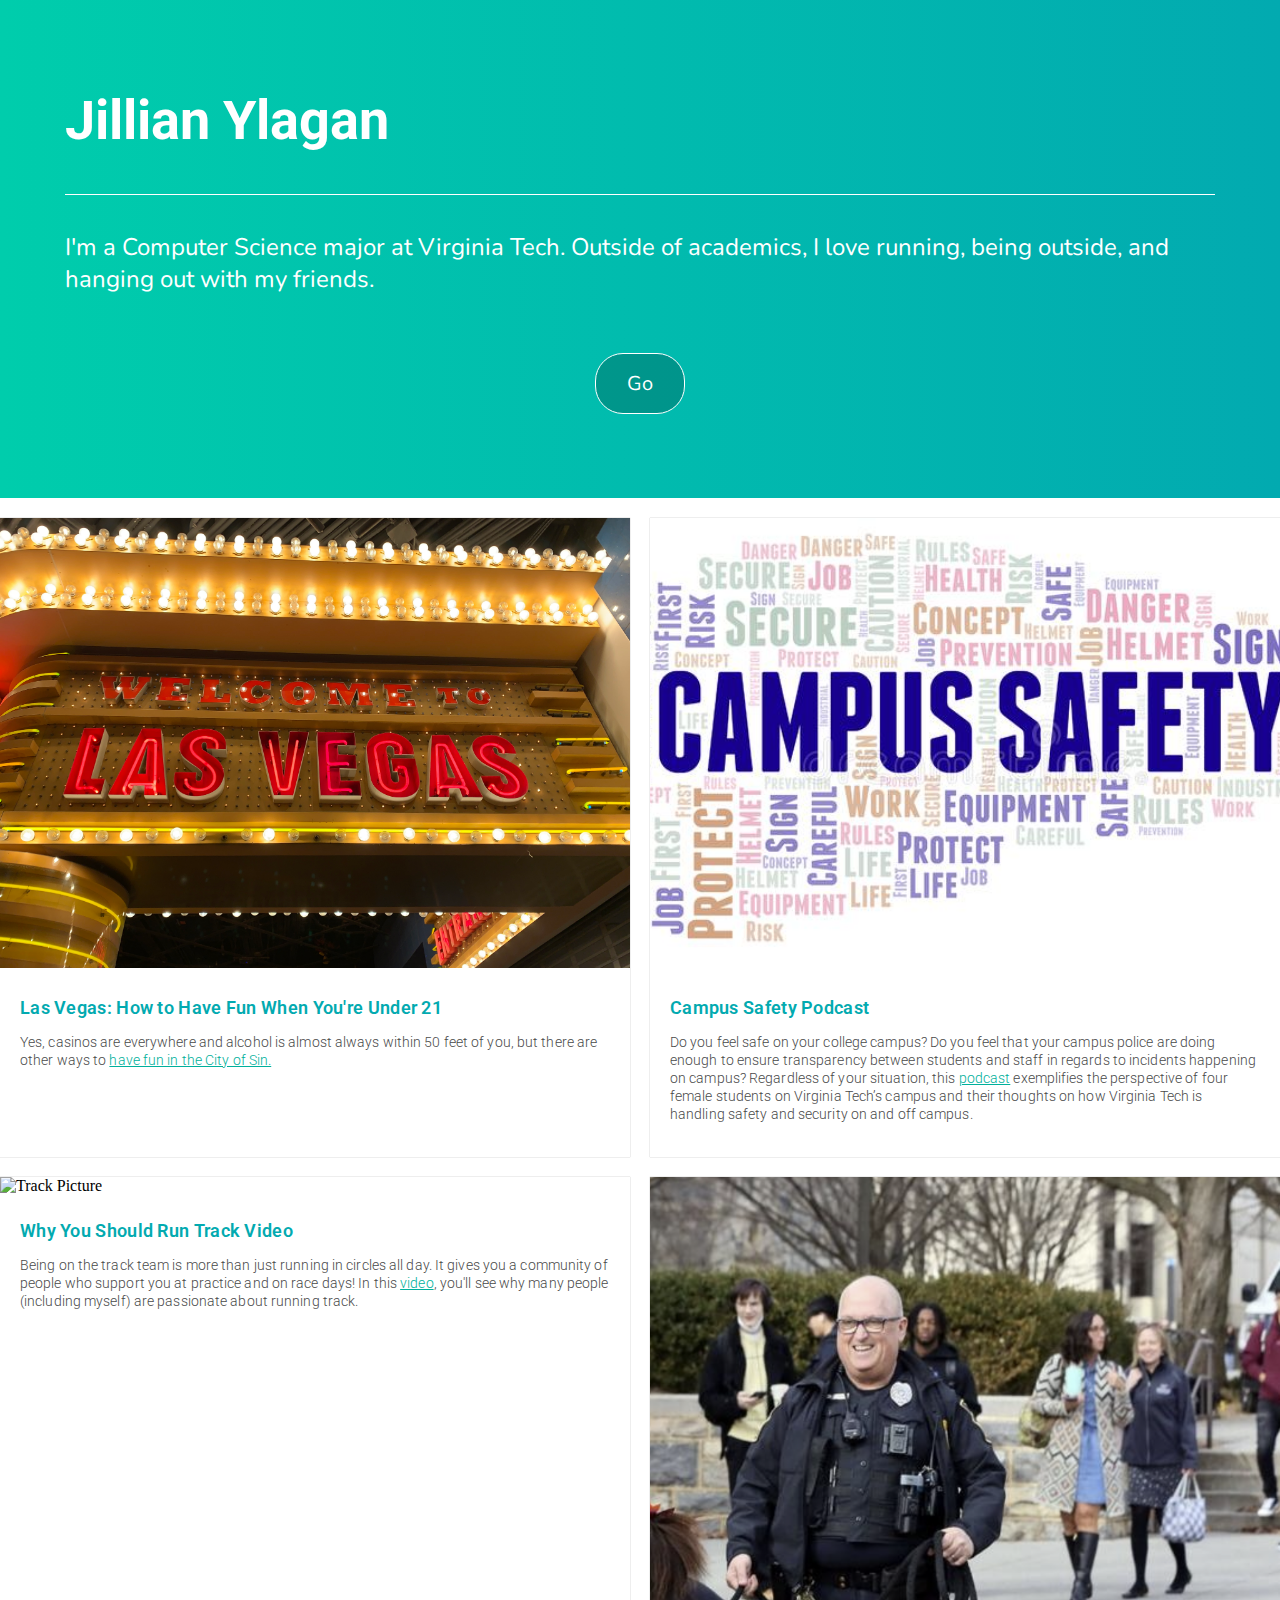
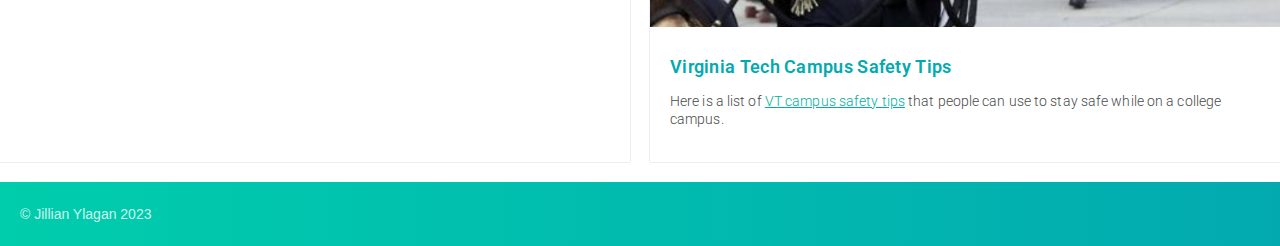
==== commit d9d4bb6f: "Font and description change" ====
--- a/index.html
+++ b/index.html
@@ -62,7 +62,7 @@
           <img src="images/Police2_VT.png" />
           <h2>Virginia Tech Campus Safety Tips</h2>
           <p class="description">
-            Here is a list of <a href="https://police.vt.edu/safety-security/safety-tips.html" target="_blank">VT campus safety tips</a> that people can use to stay safe while going to college. 
+            Here is a list of <a href="https://police.vt.edu/safety-security/safety-tips.html" target="_blank">VT campus safety tips</a> that people can use to stay safe while on a college campus. 
           </p>
         </div>
       </main>
--- a/css/style.css
+++ b/css/style.css
@@ -110,6 +110,7 @@
   cursor: pointer;
   color: #ffffff;
   font-size: 20px;
+  font-family: 'Nunito';
   padding: 16px 31px;
   text-decoration: none;
   margin: 1.69em auto;
